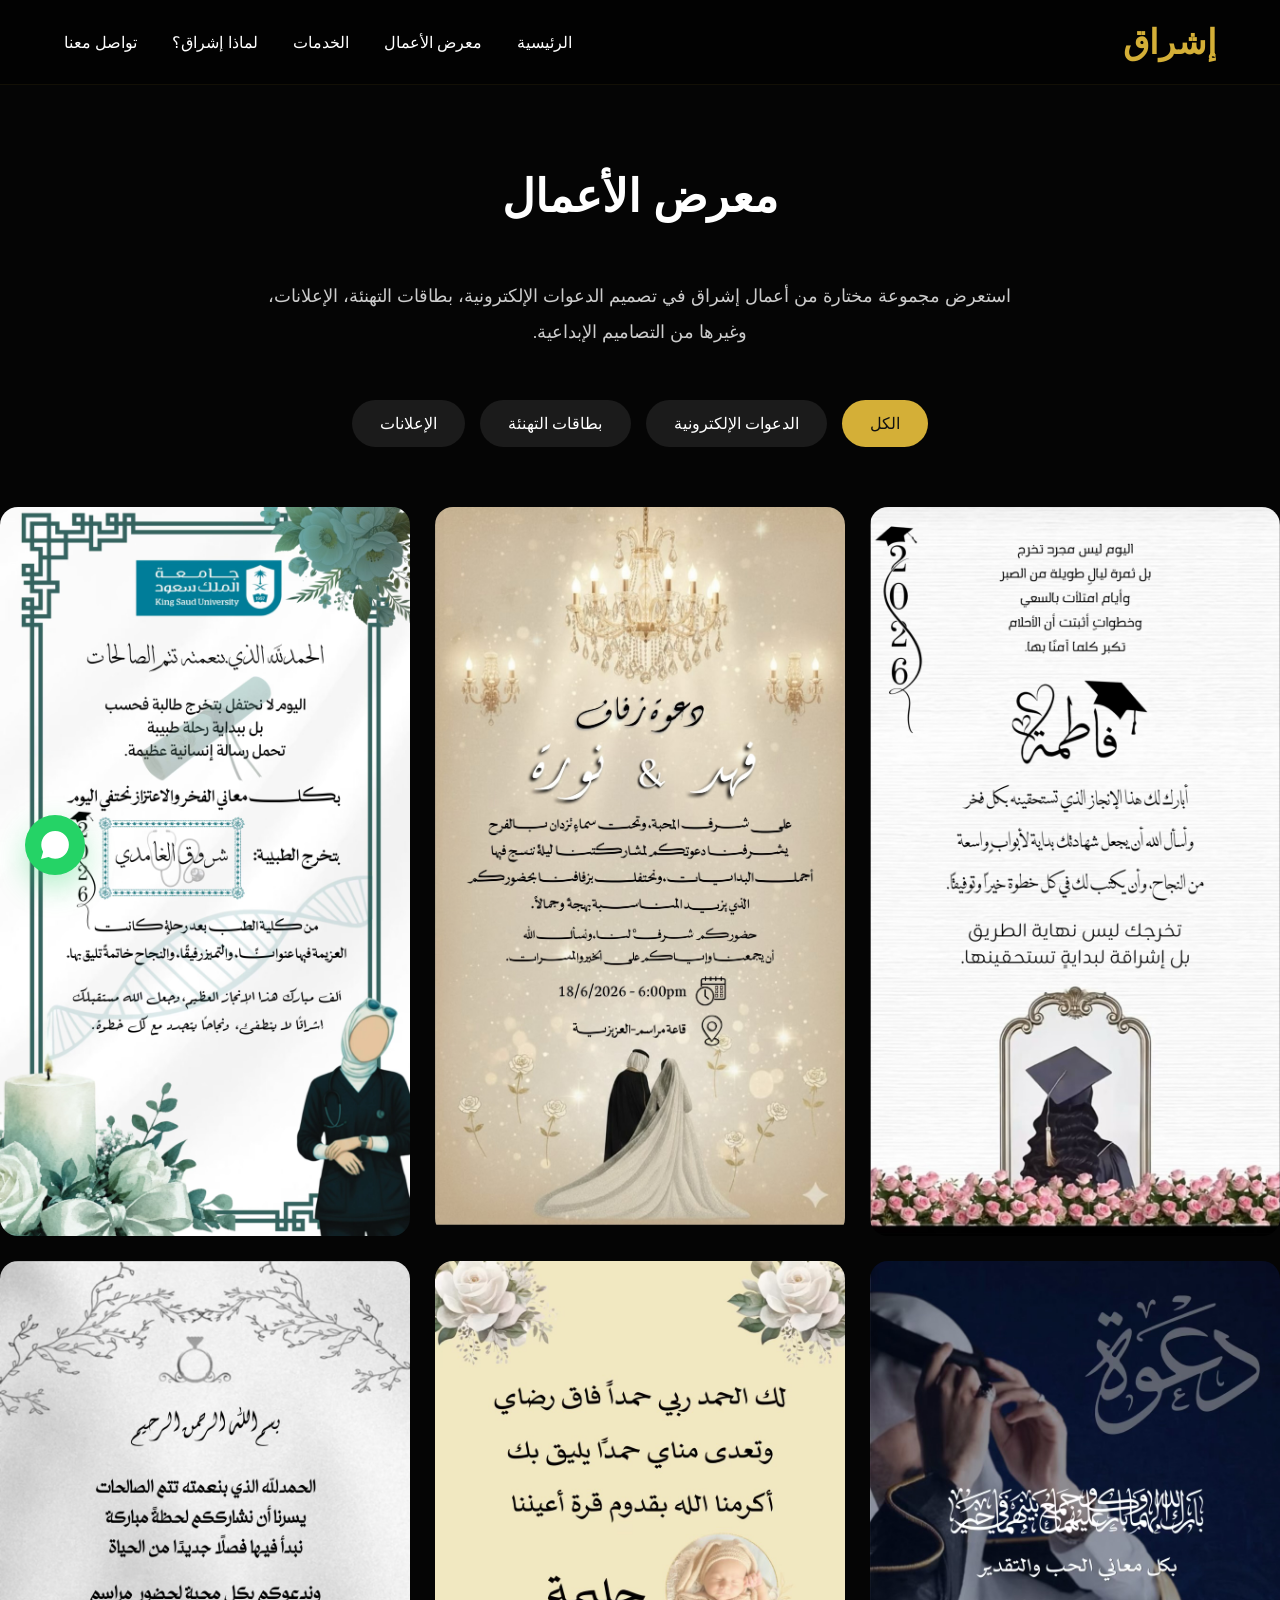
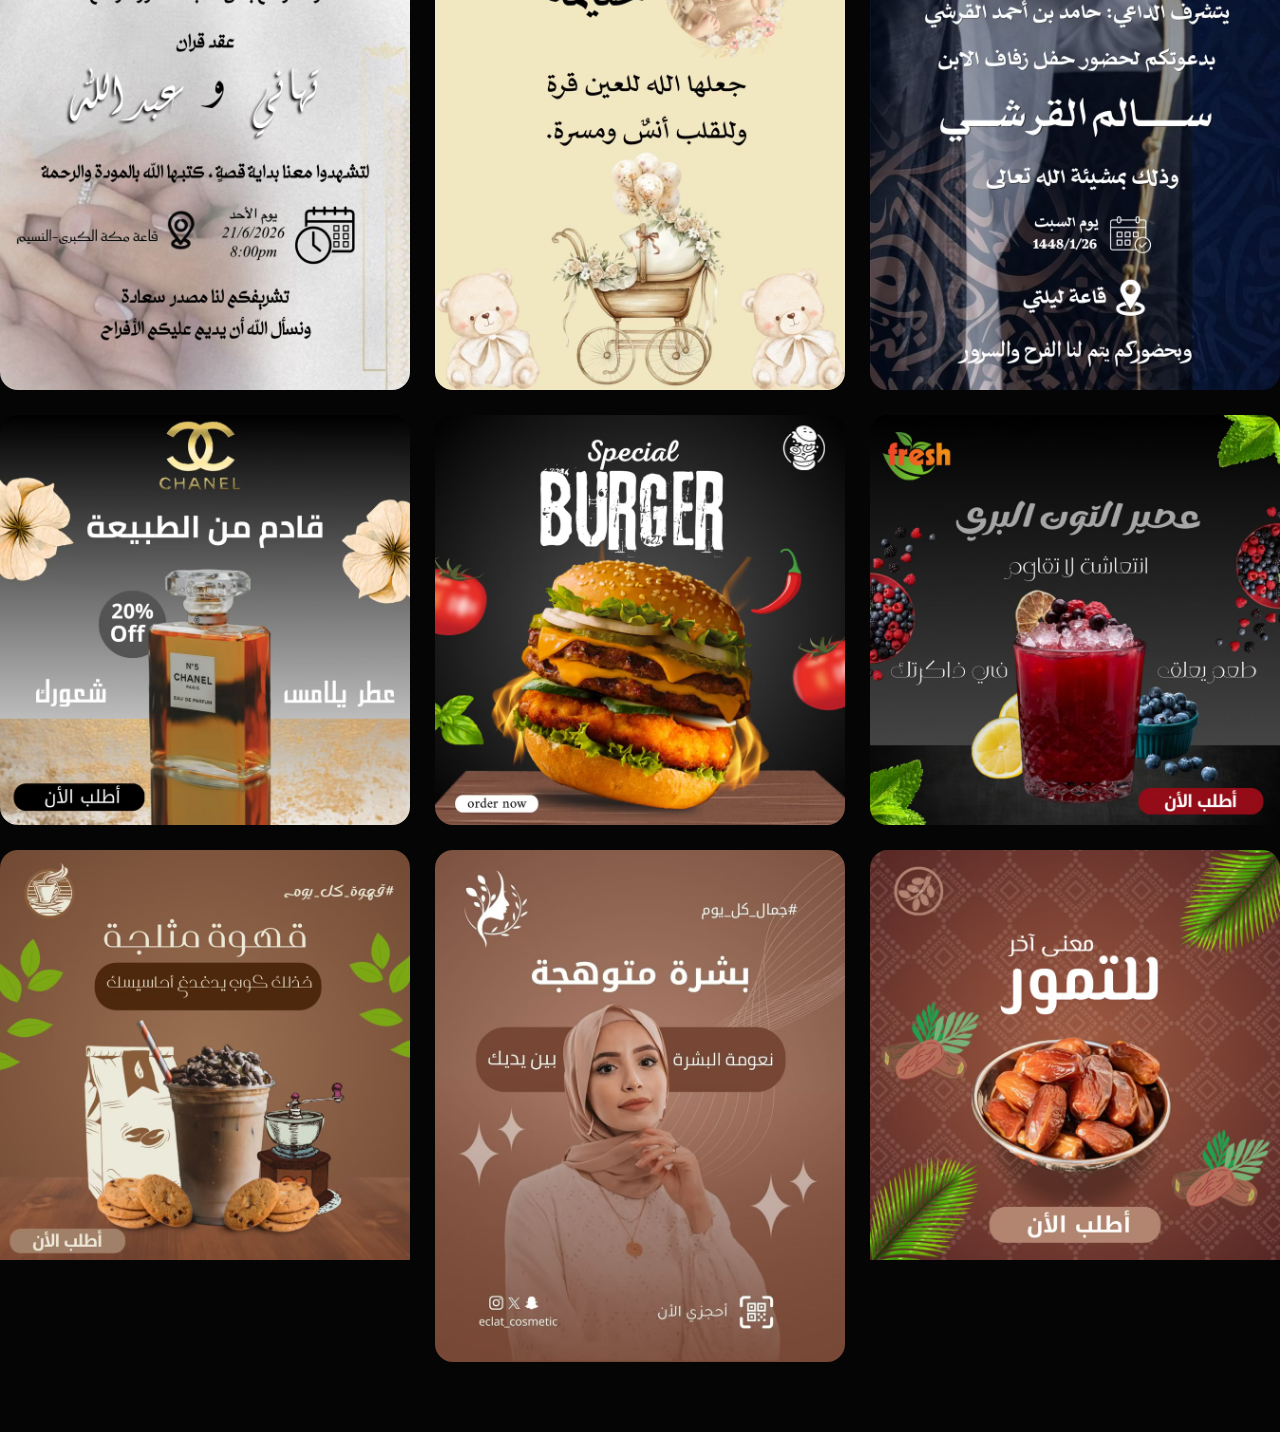
==== portfolio.html @ 8b8490a9 "update website 45" ====
<!DOCTYPE html>

<html lang="ar" dir="rtl">

<head>

<meta charset="UTF-8">

<meta name="viewport" content="width=device-width, initial-scale=1.0">

<title>معرض الأعمال | إشراق</title>

<link rel="stylesheet" href="style.css">
<!-- SEO -->
<title>معرض أعمال إشراق | تصاميم ودعوات إلكترونية</title>

<meta name="description" content="معرض أعمال إشراق يضم نماذج من تصميم الدعوات الإلكترونية، بطاقات التهنئة، التصاميم الإعلانية والمشاريع الإبداعية.">

<meta name="keywords" content="معرض أعمال, إشراق, تصاميم إبداعية, دعوات إلكترونية, بطاقات تهنئة, تصميم إعلانات">

<meta name="author" content="إشراق">

<meta name="robots" content="index, follow">

<meta name="language" content="ar">

<meta name="viewport" content="width=device-width, initial-scale=1.0">


<!-- Open Graph -->
<meta property="og:title" content="معرض أعمال إشراق | تصاميم إبداعية">

<meta property="og:description" content="شاهد نماذج من أعمال إشراق في تصميم الدعوات الإلكترونية والتصاميم المختلفة.">

<meta property="og:type" content="website">
</head>

<body>

<header>

<div class="container">

<nav>

<div class="logo">
إشراق
</div>

<div class="menu-toggle" id="menuToggle">

<span></span>
<span></span>
<span></span>

</div>

<ul id="navMenu">

<li><a href="index.html">الرئيسية</a></li>

<li><a href="portfolio.html">معرض الأعمال</a></li>

<li><a href="index.html#services">الخدمات</a></li>

<li><a href="index.html#about">لماذا إشراق؟</a></li>

<li><a href="index.html#contact">تواصل معنا</a></li>

</ul>

</nav>

</div>

</header>

<section class="portfolio-page">

<div class="container">

<h1 class="section-title">

معرض الأعمال

</h1>

<p class="portfolio-description">

استعرض مجموعة مختارة من أعمال إشراق في تصميم الدعوات الإلكترونية، بطاقات التهنئة، الإعلانات، وغيرها من التصاميم الإبداعية.

</p>
    <div class="portfolio-filters">

<button class="active" data-filter="all">
الكل
</button>

<button data-filter="invitations">
الدعوات الإلكترونية
</button>

<button data-filter="greeting-cards">
بطاقات التهنئة
</button>

<button data-filter="advertisements">
الإعلانات
</button>

</div>
</div>
    <div class="portfolio-gallery">

<div class="gallery-item" data-category="greeting-cards">
<img src="assets/images/greeting-cards/greeting-card-01.jpeg" alt="بطاقة تهنئة">
</div>

<div class="gallery-item" data-category="invitations">
<img src="assets/images/invitations/wedding-invitation-01.jpeg" alt="دعوة إلكترونية">
</div>

<div class="gallery-item" data-category="greeting-cards">
<img src="assets/images/greeting-cards/greeting-card-02.jpeg" alt="بطاقة تهنئة">
</div>

<div class="gallery-item" data-category="invitations">
<img src="assets/images/invitations/wedding-invitation-02.jpeg" alt="دعوة إلكترونية">
</div>

<div class="gallery-item" data-category="greeting-cards">
<img src="assets/images/greeting-cards/greeting-card-03.jpeg" alt="بطاقة تهنئة">
</div>

<div class="gallery-item" data-category="invitations">
<img src="assets/images/invitations/wedding-invitation-03.jpeg" alt="دعوة إلكترونية">
</div>

<div class="gallery-item" data-category="advertisements">
<img src="assets/images/advertisements/advertisements-01.jpeg" alt="إعلان">
</div>

<div class="gallery-item" data-category="advertisements">
<img src="assets/images/advertisements/advertisements-02.jpeg" alt="إعلان">
</div>

<div class="gallery-item" data-category="advertisements">
<img src="assets/images/advertisements/advertisements-03.jpeg" alt="إعلان">
</div>

<div class="gallery-item" data-category="advertisements">
<img src="assets/images/advertisements/advertisements-04.jpeg" alt="إعلان">
</div>

<div class="gallery-item" data-category="advertisements">
<img src="assets/images/advertisements/advertisements-05.jpeg" alt="إعلان">
</div>

<div class="gallery-item" data-category="advertisements">
<img src="assets/images/advertisements/advertisements-06.jpeg" alt="إعلان">
</div>

</div>
</section>

<script src="script.js"></script>
    <a href="https://wa.me/966571805466"
   class="whatsapp-float"
   target="_blank"
   aria-label="WhatsApp">

    <svg xmlns="http://www.w3.org/2000/svg"
         width="28"
         height="28"
         viewBox="0 0 24 24"
         fill="currentColor">

        <path d="M20.52 3.48A11.79 11.79 0 0012.06 0C5.54 0 .24 5.29.24 11.82c0 2.08.54 4.12 1.58 5.93L0 24l6.43-1.68a11.8 11.8 0 005.63 1.43h.01c6.52 0 11.82-5.29 11.82-11.82a11.73 11.73 0 00-3.37-8.45z"/>
    </svg>

</a>
</body>


</html>
---- style.css ----
/* ===========================
   ISHRAQ WEBSITE
=========================== */

*{
margin:0;
padding:0;
box-sizing:border-box;
}

:root{

--gold:#D4AF37;
--navy:#081523;
--dark:#050505;
--white:#ffffff;
--gray:#bdbdbd;

}

html{
scroll-behavior:smooth;
}

body{

font-family:"Tajawal",sans-serif;
background:#050505;
color:white;
overflow-x:hidden;

}

.container{

width:90%;
max-width:1200px;
margin:auto;

}

/* Header */

header{

position:fixed;
top:0;
right:0;
width:100%;
z-index:999;

background:rgba(7,7,7,.55);

backdrop-filter:blur(18px);

border-bottom:1px solid rgba(212,175,55,.08);

transition:.35s ease;

}

nav{

display:flex;
justify-content:space-between;
align-items:center;

padding:22px 0;

}

.logo{

font-size:34px;
font-weight:800;

color:var(--gold);

letter-spacing:.5px;

transition:.3s;

}

.logo:hover{

opacity:.85;

}

nav ul{

display:flex;
gap:35px;
list-style:none;

}

nav a{

position:relative;

color:#ffffff;

text-decoration:none;

font-weight:500;

transition:.3s;

}

nav a:hover{

color:var(--gold);

}
nav a::after{

content:"";

position:absolute;

right:0;
bottom:-8px;

width:0;

height:2px;

background:var(--gold);

transition:.3s;

}

nav a:hover::after{

width:100%;

}

/* Hero */

.hero{

position:relative;

height:100vh;

background:
linear-gradient(
rgba(5,5,5,.65),
rgba(5,5,5,.88)
),
url("assets/images/hero.jpeg");

background-size:cover;
background-position:center;
background-repeat:no-repeat;

display:flex;
align-items:center;

overflow:hidden;

}

.hero-content{

max-width:650px;
position:relative;
z-index:2;
animation:heroFade .9s ease;

}


@keyframes heroFade{

from{
opacity:0;
transform:translateY(40px);
}

to{
opacity:1;
transform:translateY(0);
}

}

.hero h1{

font-size:72px;
line-height:1.2;

margin-bottom:20px;

font-weight:800;

color:#ffffff;

text-shadow:0 5px 25px rgba(0,0,0,.35);

}

.hero p{

font-size:21px;
line-height:2;
color:#dddddd;

margin-bottom:40px;

}

.btn{

display:inline-block;

padding:16px 40px;

border-radius:50px;

background:var(--gold);

color:#111;

font-weight:700;

text-decoration:none;

transition:.35s;

}

.btn:hover{

transform:translateY(-5px);

box-shadow:0 20px 40px rgba(212,175,55,.35);

}

section{

padding:110px 0;

}

.section-title{

text-align:center;

font-size:45px;

margin-bottom:55px;

}
/* ===========================
   Services
=========================== */

.services{

display:grid;
grid-template-columns:repeat(auto-fit,minmax(260px,1fr));
gap:30px;

}

.card{

background:#0d0d0d;
border:1px solid rgba(212,175,55,.15);

border-radius:22px;

padding:35px 30px;

transition:.35s;

}

.card:hover{

transform:translateY(-10px);

border-color:var(--gold);

box-shadow:0 20px 45px rgba(212,175,55,.12);

}

.card h3{

font-size:26px;
margin-bottom:18px;
color:var(--gold);

}

.card p{

color:#cfcfcf;
line-height:1.9;

}


/* ===========================
   Portfolio
=========================== */

.gallery{

display:grid;

grid-template-columns:repeat(auto-fit,minmax(300px,1fr));

gap:25px;

}

.gallery img{

width:100%;

display:block;

border-radius:22px;

cursor:pointer;

transition:.35s;

}

.gallery img:hover{

transform:scale(1.03);

}


/* ===========================
   About
=========================== */

.features{

display:grid;

grid-template-columns:repeat(auto-fit,minmax(260px,1fr));

gap:30px;

}

.feature{

background:#0d0d0d;

padding:35px;

border-radius:22px;

border:1px solid rgba(255,255,255,.05);

}

.feature h3{

color:var(--gold);

margin-bottom:15px;

font-size:25px;

}

.feature p{

line-height:1.9;

color:#d3d3d3;

}


/* ===========================
   Contact
=========================== */

#contact{

text-align:center;

}

#contact p{

font-size:20px;

margin-bottom:35px;

color:#dddddd;

}


/* ===========================
   Footer
=========================== */

footer{

padding:35px;

text-align:center;

background:#000;

color:#888;

}


/* ===========================
   Mobile
=========================== */
/* Hamburger Menu */

.menu-toggle{
display:none;
flex-direction:column;
gap:6px;
cursor:pointer;
}

.menu-toggle span{
width:28px;
height:3px;
background:#fff;
border-radius:5px;
transition:.3s;
}
@media(max-width:768px){

.menu-toggle{
display:flex;
}

nav{
padding:20px 0;
}

nav ul{

position:absolute;
top:85px;
right:0;

width:100%;

background:#081523;

display:none;

flex-direction:column;

text-align:center;

padding:25px 0;

gap:25px;

}

nav ul.active{
display:flex;
}

.hero{
text-align:center;
}

.hero h1{
font-size:42px;
}

.hero p{
font-size:18px;
}

.section-title{
font-size:34px;
}

}

.btn{

padding:15px 32px;

}

}
/* ===== Lightbox ===== */

.lightbox{

position:fixed;
top:0;
left:0;

width:100%;
height:100%;

background:rgba(0,0,0,.92);

display:flex;

justify-content:center;
align-items:center;

opacity:0;
visibility:hidden;

transition:.35s;

z-index:9999;

}

.lightbox.active{

opacity:1;
visibility:visible;

}

.lightbox img{

max-width:90%;
max-height:90%;

border-radius:18px;

box-shadow:0 20px 60px rgba(0,0,0,.5);

animation:zoom .35s ease;

}

.close-lightbox{

position:absolute;

top:30px;
right:35px;

font-size:42px;

color:#fff;

cursor:pointer;

}

@keyframes zoom{

from{

transform:scale(.8);
opacity:0;

}

to{

transform:scale(1);
opacity:1;

}

}
/* ===== WhatsApp Floating Button ===== */

.whatsapp-float{

position:fixed;

bottom:25px;
left:25px;

width:60px;
height:60px;

background:#25D366;
color:#fff;

border-radius:50%;

display:flex;
align-items:center;
justify-content:center;

text-decoration:none;

box-shadow:0 12px 30px rgba(37,211,102,.35);

transition:.3s ease;

z-index:999;

}

.whatsapp-float:hover{

transform:translateY(-5px) scale(1.08);

box-shadow:0 18px 35px rgba(37,211,102,.45);

}
/* ===== Social Icons ===== */

#contact{

text-align:center;

}

#contact p{

max-width:650px;

margin:20px auto 45px;

color:#cfcfcf;

font-size:18px;

line-height:1.9;

}

.social-icons{

display:flex;

justify-content:center;

align-items:center;

gap:24px;

flex-wrap:wrap;

}

.social-icons a{

width:70px;
height:70px;

display:flex;

align-items:center;
justify-content:center;

border:2px solid rgba(212,175,55,.25);

border-radius:50%;

background:rgba(255,255,255,.03);

color:var(--gold);

font-size:30px;

text-decoration:none;

transition:.35s ease;

}

.social-icons a:hover{

transform:translateY(-8px);

background:var(--gold);

color:#111;

box-shadow:0 18px 35px rgba(212,175,55,.35);

border-color:var(--gold);

}
/* ===== Services ===== */

.card{

background:rgba(255,255,255,.03);

backdrop-filter:blur(10px);

border:1px solid rgba(212,175,55,.15);

border-radius:20px;

padding:40px 30px;

transition:.35s ease;

text-align:center;

}

.card:hover{

transform:translateY(-10px);

border-color:var(--gold);

box-shadow:0 18px 40px rgba(212,175,55,.18);

}

.card-icon{

font-size:42px;

color:var(--gold);

margin-bottom:22px;

transition:.35s;

}

.card:hover .card-icon{

transform:scale(1.15) rotate(-8deg);

}

.card h3{

margin-bottom:15px;

font-size:24px;

}

.card p{

line-height:1.9;

color:#d6d6d6;

}
/* ===== Footer ===== */

footer{

margin-top:100px;

padding:60px 20px;

background:#070707;

border-top:1px solid rgba(212,175,55,.15);

text-align:center;

}

.footer-content{

max-width:700px;

margin:auto;

}

.footer-content h3{

font-size:34px;

color:var(--gold);

margin-bottom:18px;

}

.footer-text{

color:#cfcfcf;

font-size:18px;

line-height:1.9;

margin-bottom:30px;

}

.copyright{

font-size:15px;

color:#8b8b8b;

}
.portfolio-page{

padding-top:170px;
padding-bottom:70px;

}

.portfolio-description{

max-width:750px;

margin:20px auto 0;

text-align:center;

line-height:2;

color:#cccccc;

font-size:18px;

}
.portfolio-filters{

display:flex;

justify-content:center;

gap:15px;

flex-wrap:wrap;

margin-top:50px;

}

.portfolio-filters button{

padding:14px 28px;

border:none;

border-radius:50px;

background:#1b1b1b;

color:white;

font-size:16px;

cursor:pointer;

transition:.3s;

}

.portfolio-filters button:hover{

background:var(--gold);

color:#111;

}

.portfolio-filters button.active{

background:var(--gold);

color:#111;

}
.portfolio-gallery{

display:grid;

grid-template-columns:repeat(auto-fit,minmax(320px,1fr));

gap:25px;

margin-top:60px;

}

.gallery-item{

overflow:hidden;

border-radius:18px;

cursor:pointer;

transition:.35s;

}

.gallery-item img{

width:100%;

display:block;

transition:.45s;

}

.gallery-item:hover{

transform:translateY(-8px);

}

.gallery-item:hover img{

transform:scale(1.08);

}
.portfolio-button{

display:flex;

justify-content:center;

margin-top:60px;

}
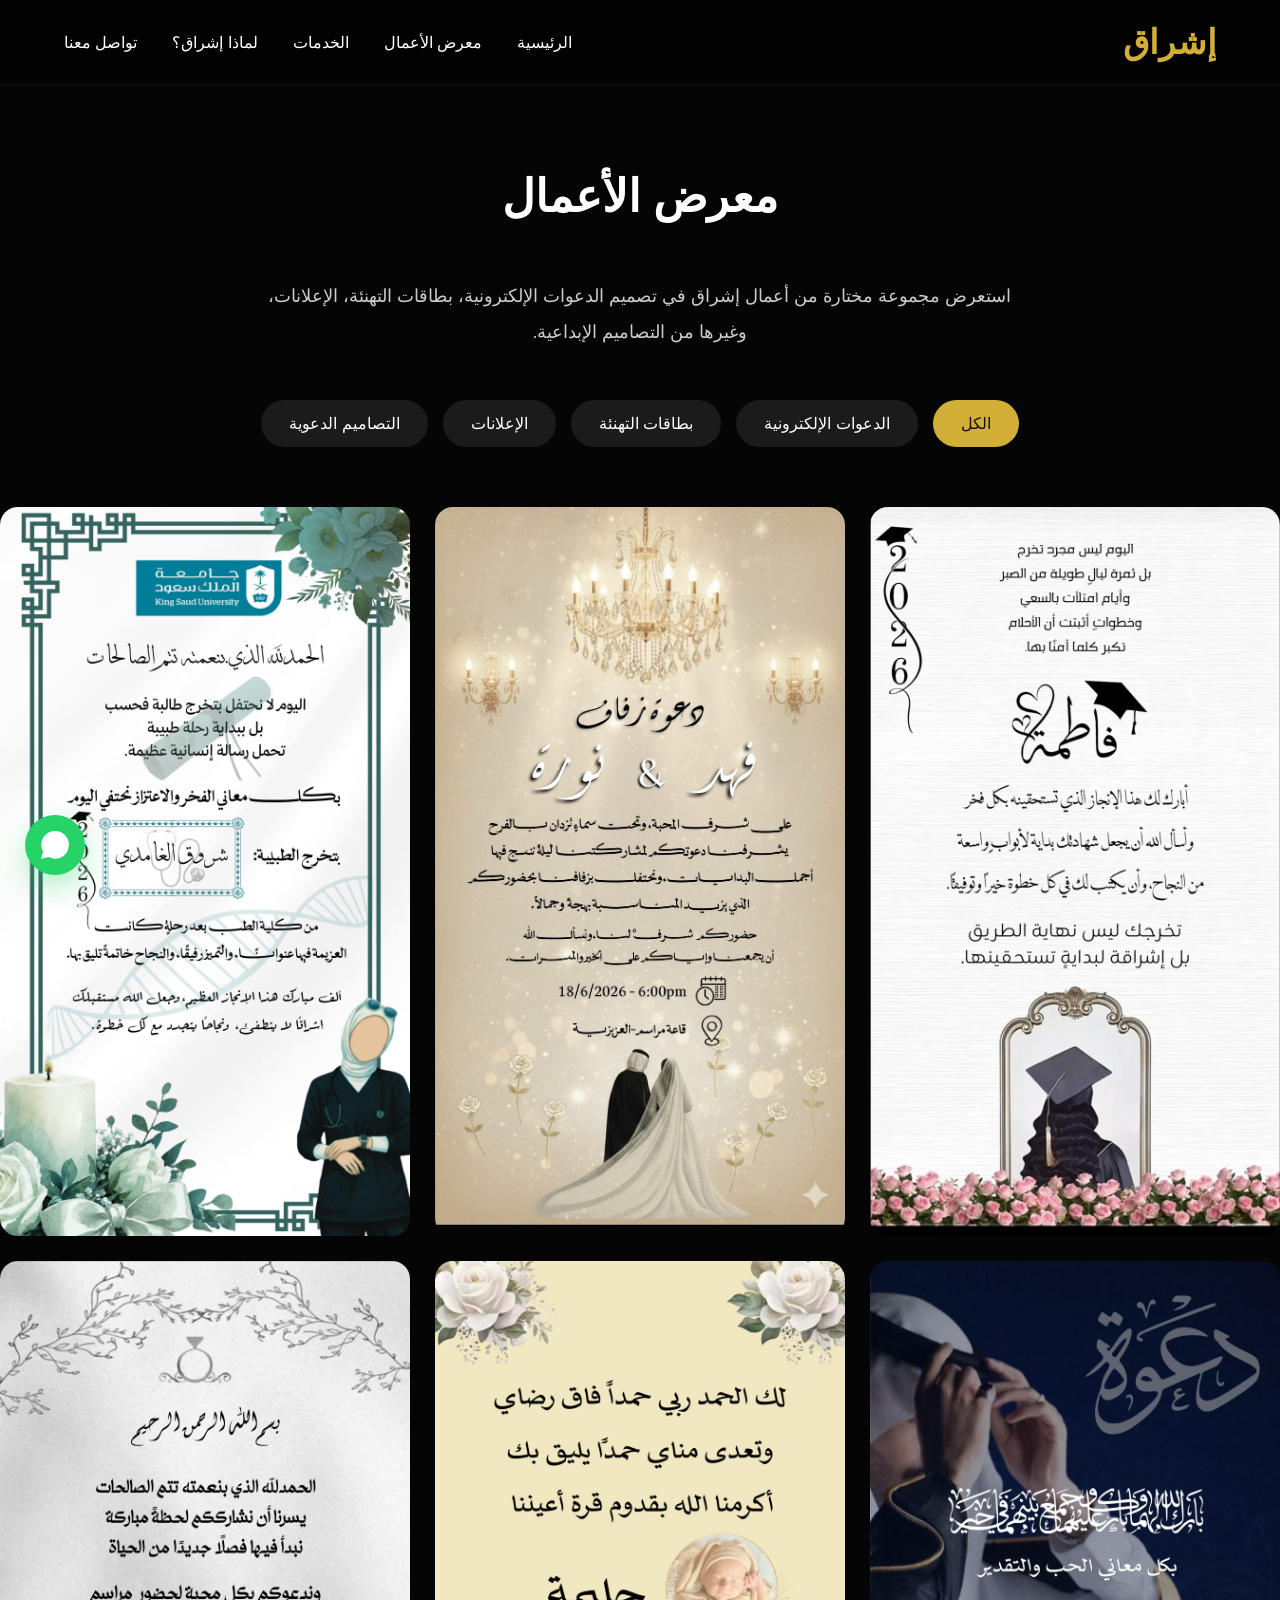
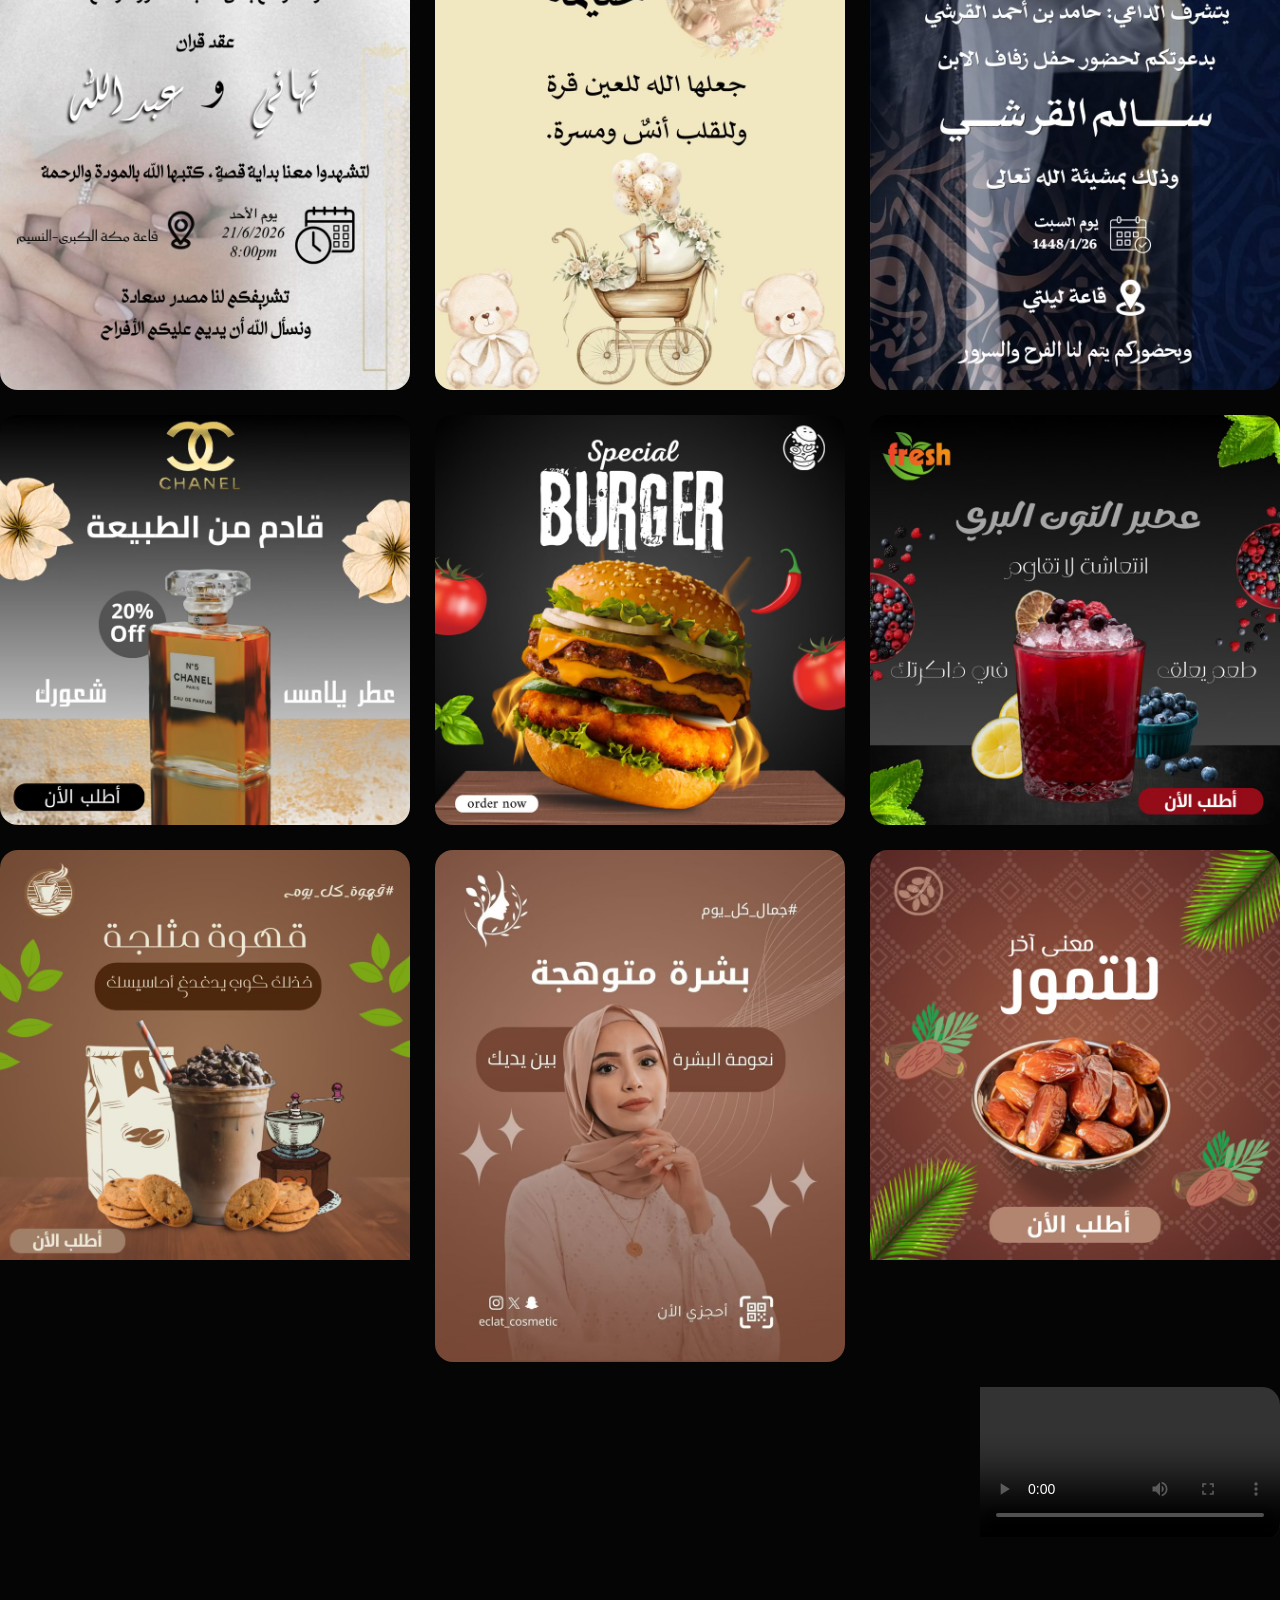
==== commit d88ae8f3: "Add Islamic video to portfolio" ====
--- a/portfolio.html
+++ b/portfolio.html
@@ -107,7 +107,9 @@
 <button data-filter="advertisements">
 الإعلانات
 </button>
-
+<button data-filter="islamic-videos">
+التصاميم الدعوية
+</button>
 </div>
 </div>
     <div class="portfolio-gallery">
@@ -159,7 +161,12 @@
 <div class="gallery-item" data-category="advertisements">
 <img src="assets/images/advertisements/advertisements-06.jpeg" alt="إعلان">
 </div>
-
+<div class="gallery-item" data-category="islamic-videos">
+    <video controls preload="metadata">
+        <source src="assets/videos/islamic-video.mp4" type="video/mp4">
+        متصفحك لا يدعم تشغيل الفيديو.
+    </video>
+</div>
 </div>
 </section>
 
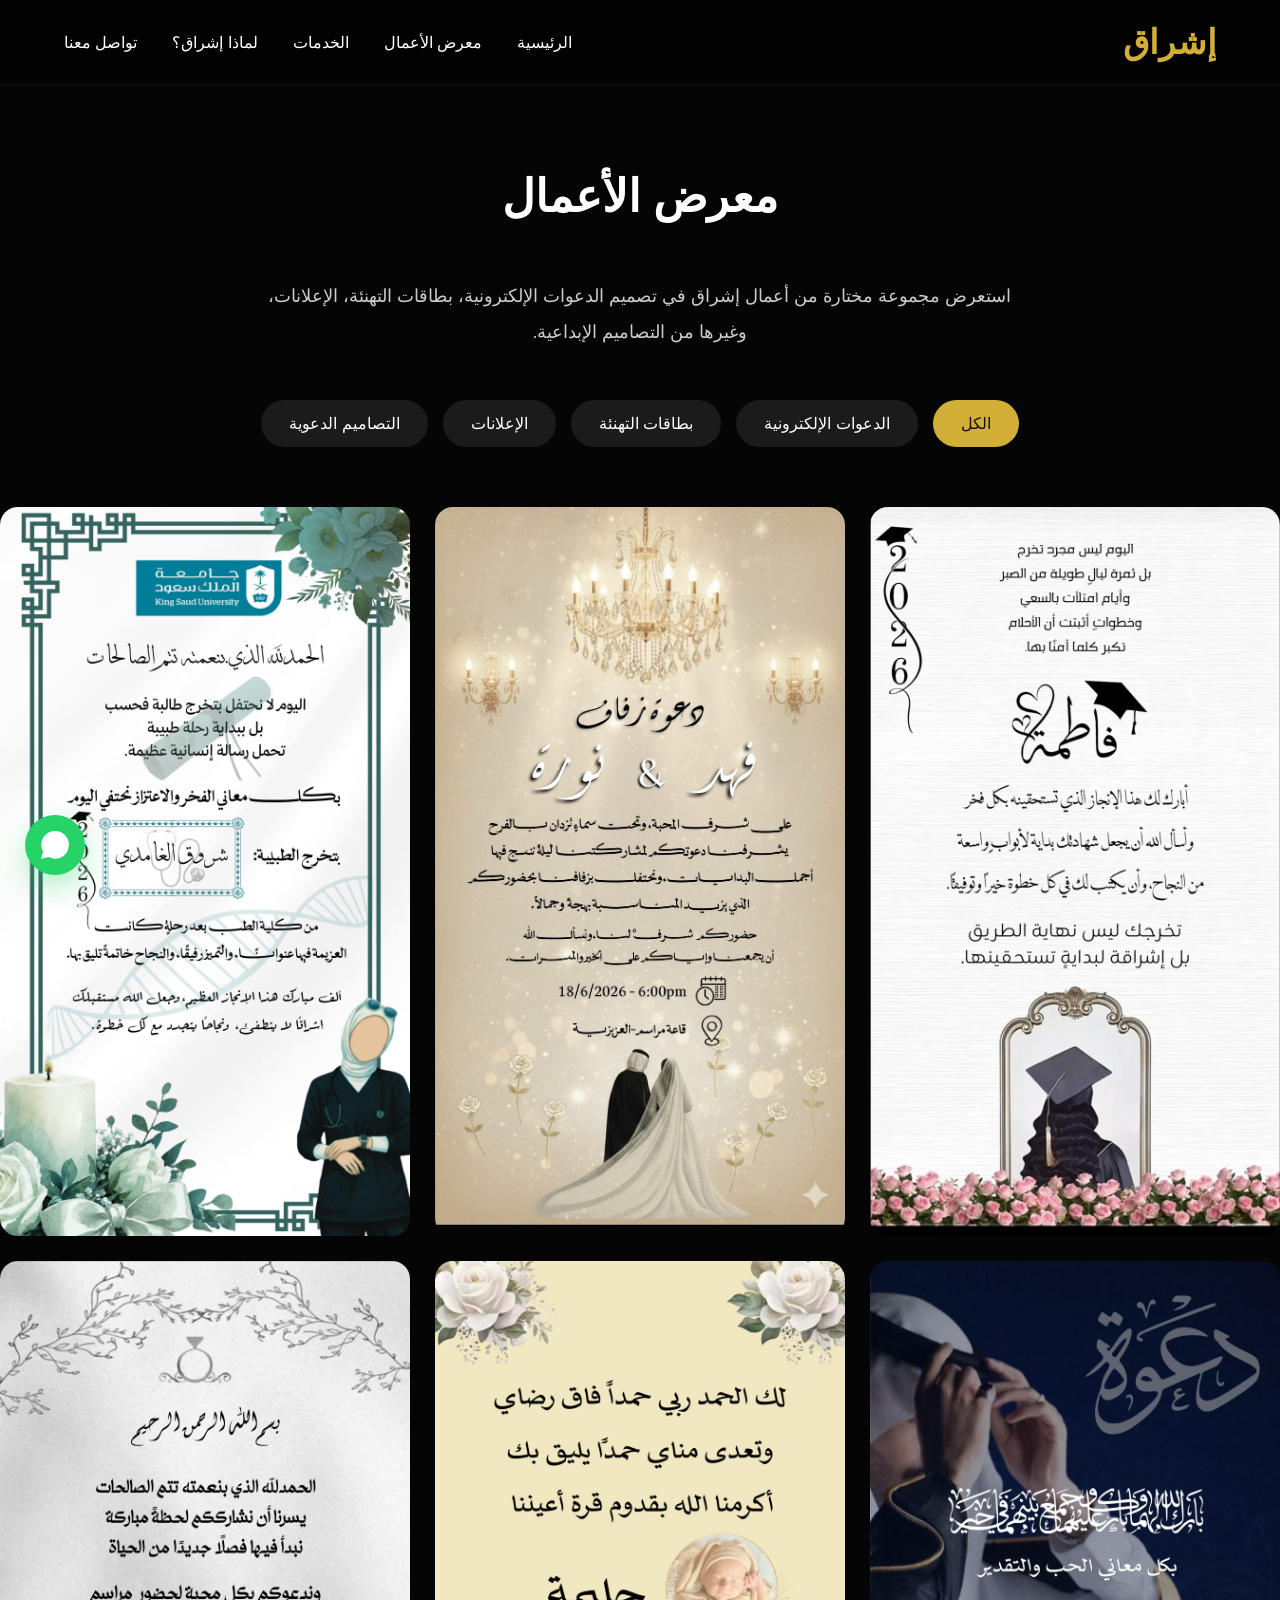
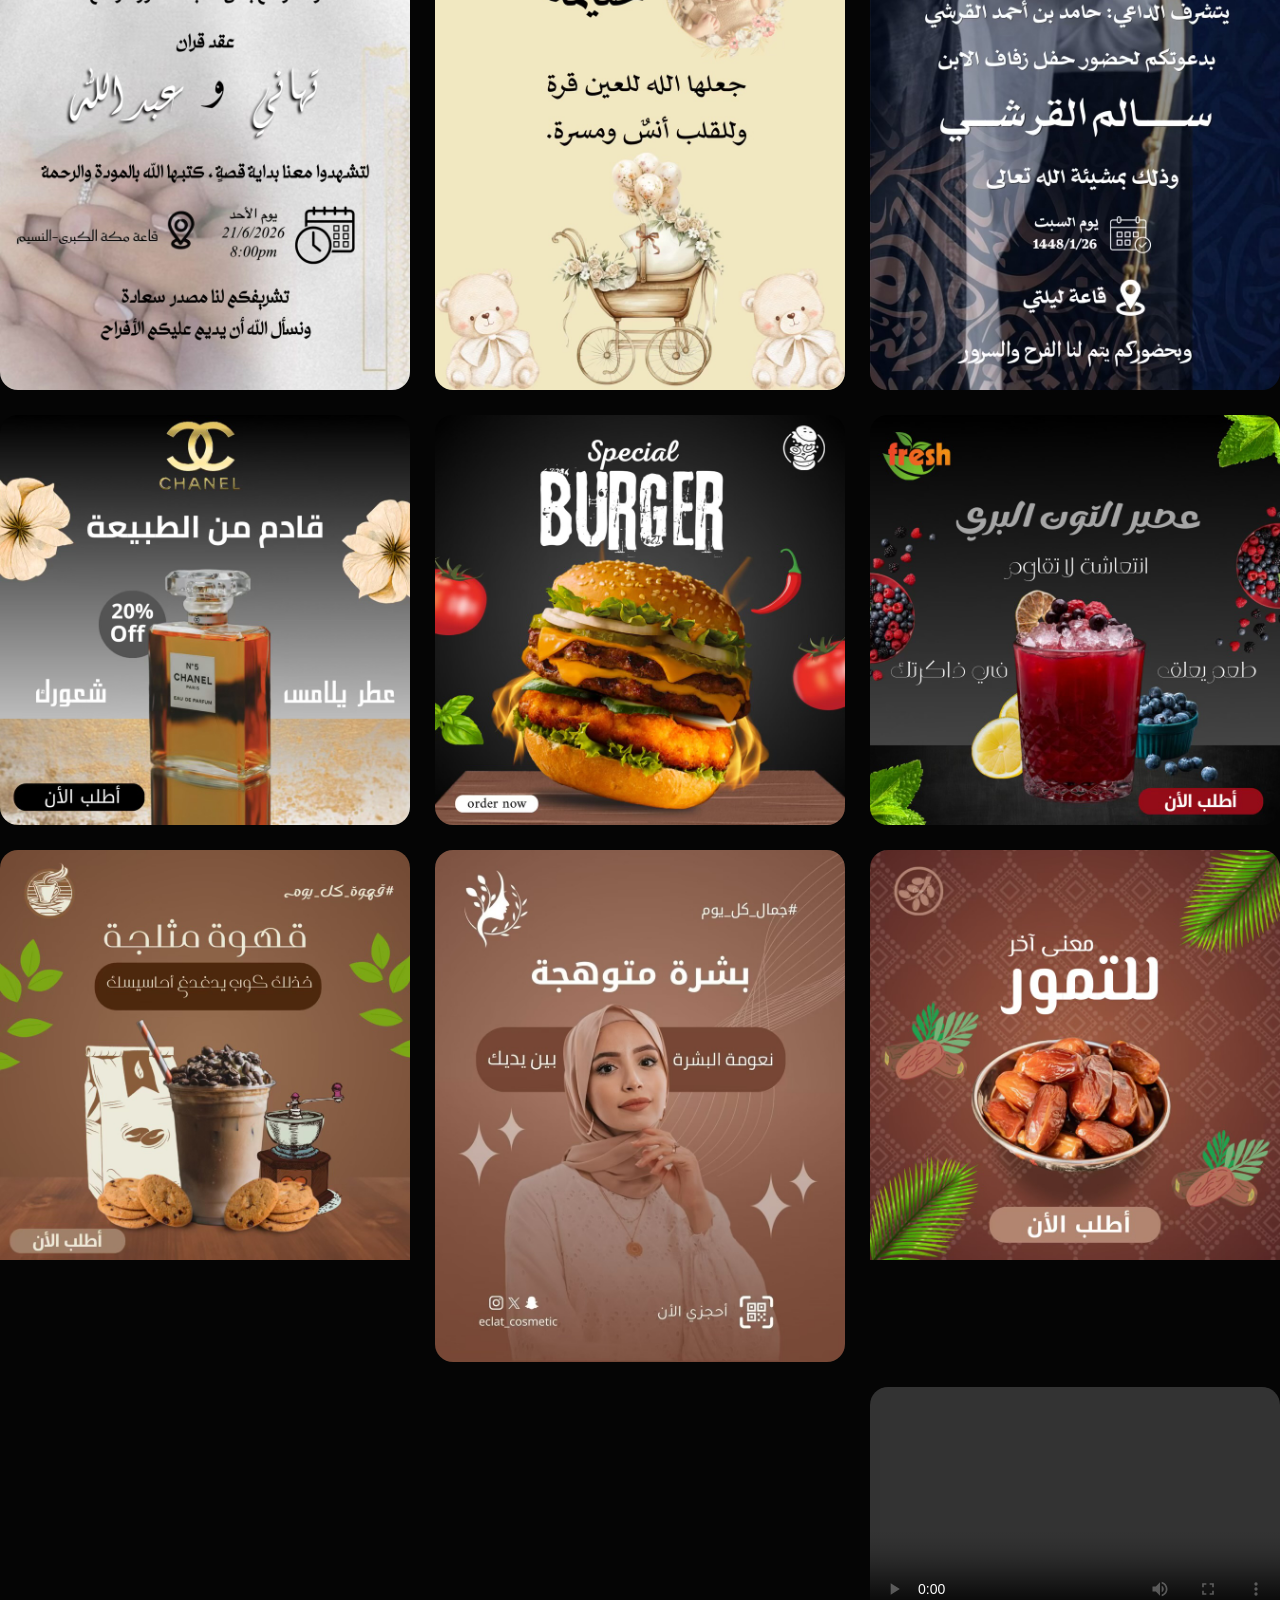
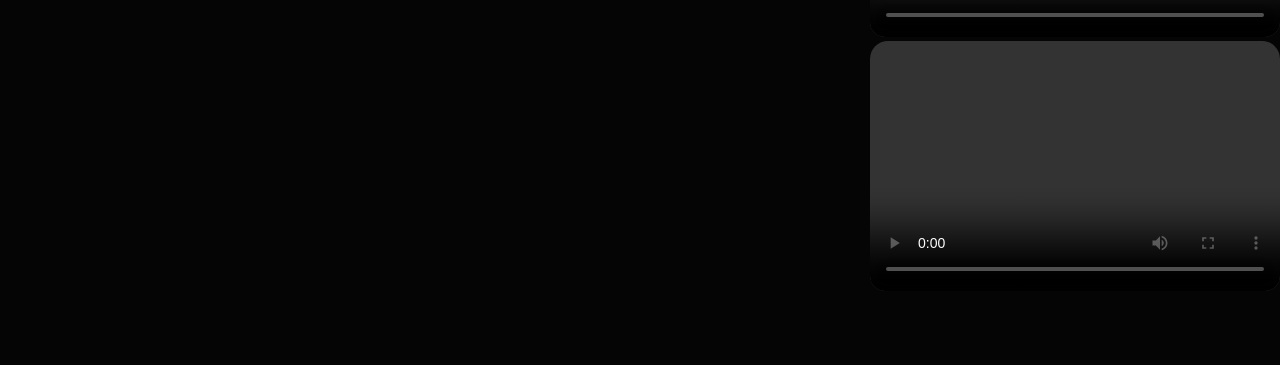
==== commit f644ab4e: "Add wedding video to portfolio" ====
--- a/portfolio.html
+++ b/portfolio.html
@@ -166,6 +166,12 @@
         <source src="assets/videos/islamic-video.mp4" type="video/mp4">
         متصفحك لا يدعم تشغيل الفيديو.
     </video>
+<div class="gallery-item" data-category="invitations">
+    <video controls preload="metadata">
+        <source src="assets/videos/wedding-video.mp4" type="video/mp4">
+        متصفحك لا يدعم تشغيل الفيديو.
+    </video>
+</div>
 </div>
 </div>
 </section>
--- a/style.css
+++ b/style.css
@@ -939,4 +939,10 @@
 
 margin-top:60px;
 
+}
+.gallery-item video {
+    width: 100%;
+    height: 250px;
+    object-fit: cover;
+    border-radius: 15px;
 }
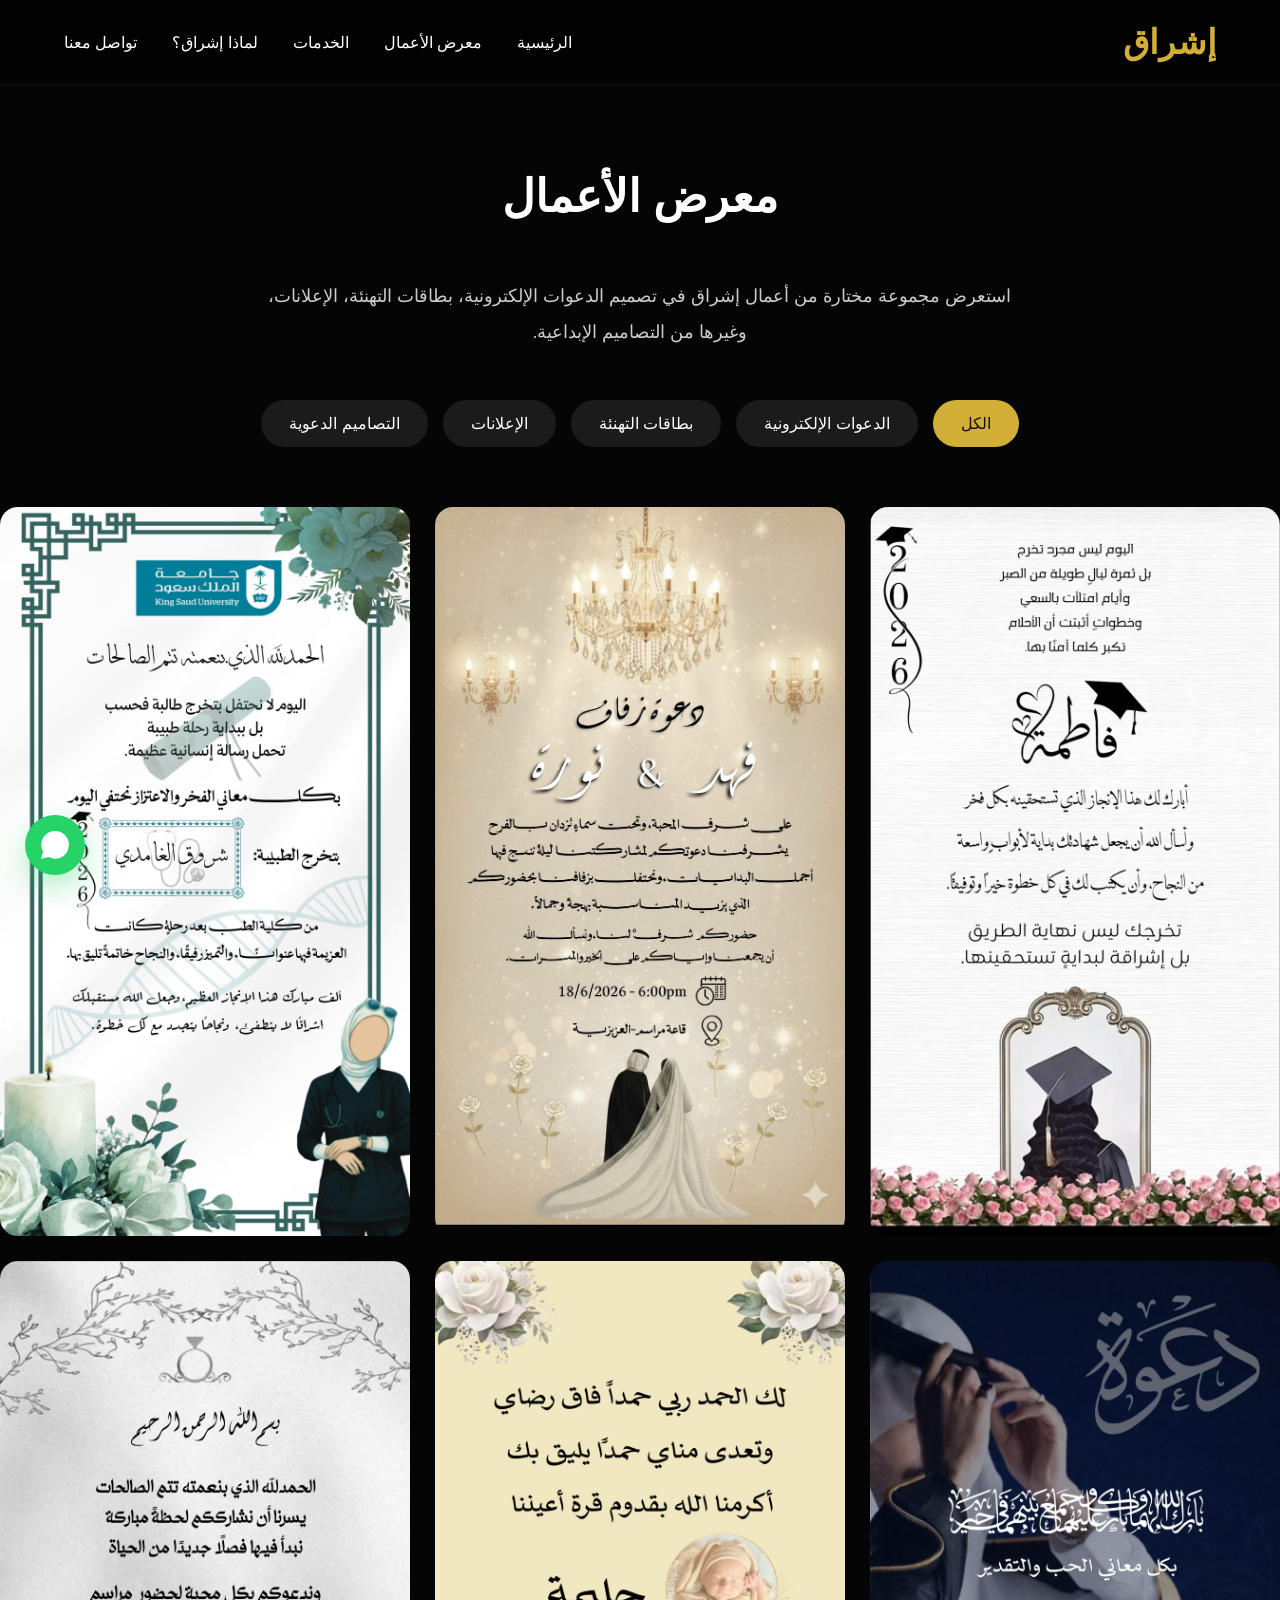
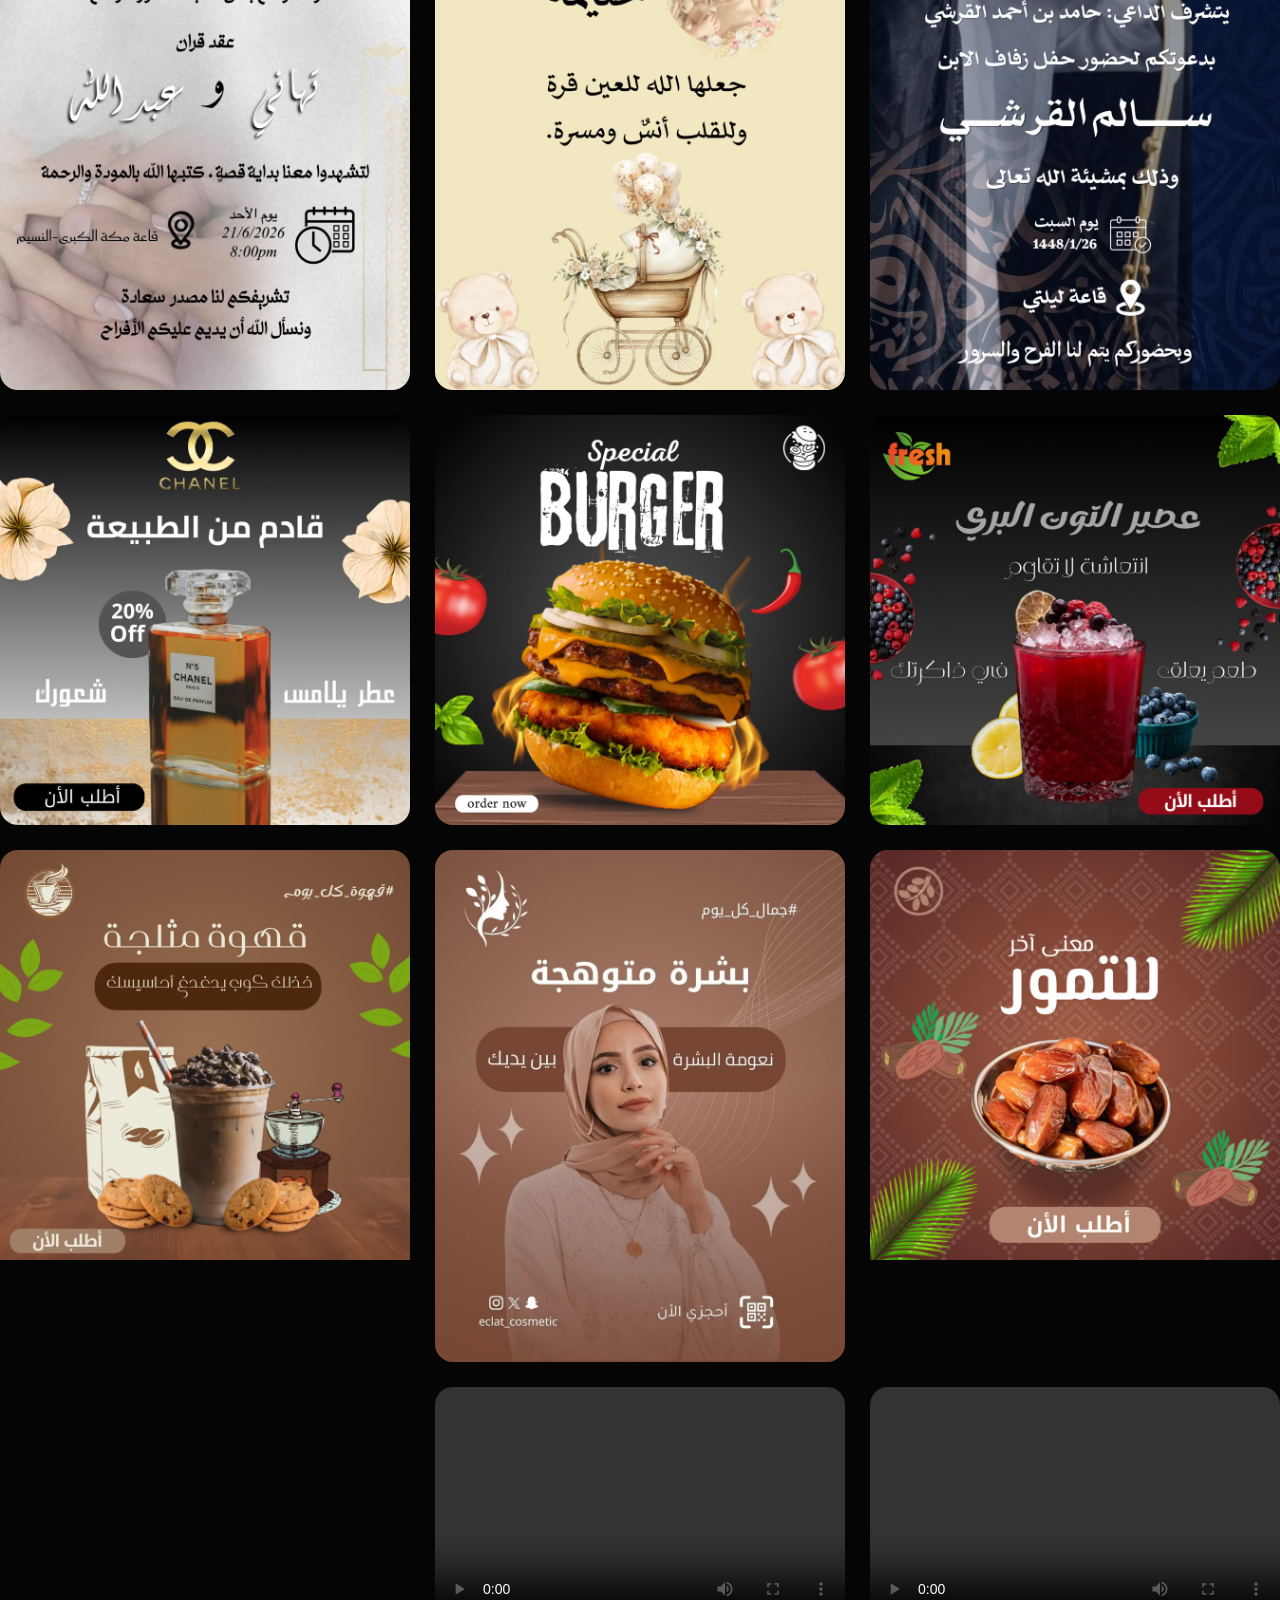
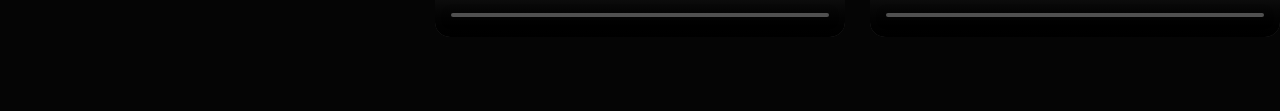
==== commit 49cab3eb: "update portfolio 33" ====
--- a/portfolio.html
+++ b/portfolio.html
@@ -166,6 +166,7 @@
         <source src="assets/videos/islamic-video.mp4" type="video/mp4">
         متصفحك لا يدعم تشغيل الفيديو.
     </video>
+ </div>
 <div class="gallery-item" data-category="invitations">
     <video controls preload="metadata">
         <source src="assets/videos/wedding-video.mp4" type="video/mp4">
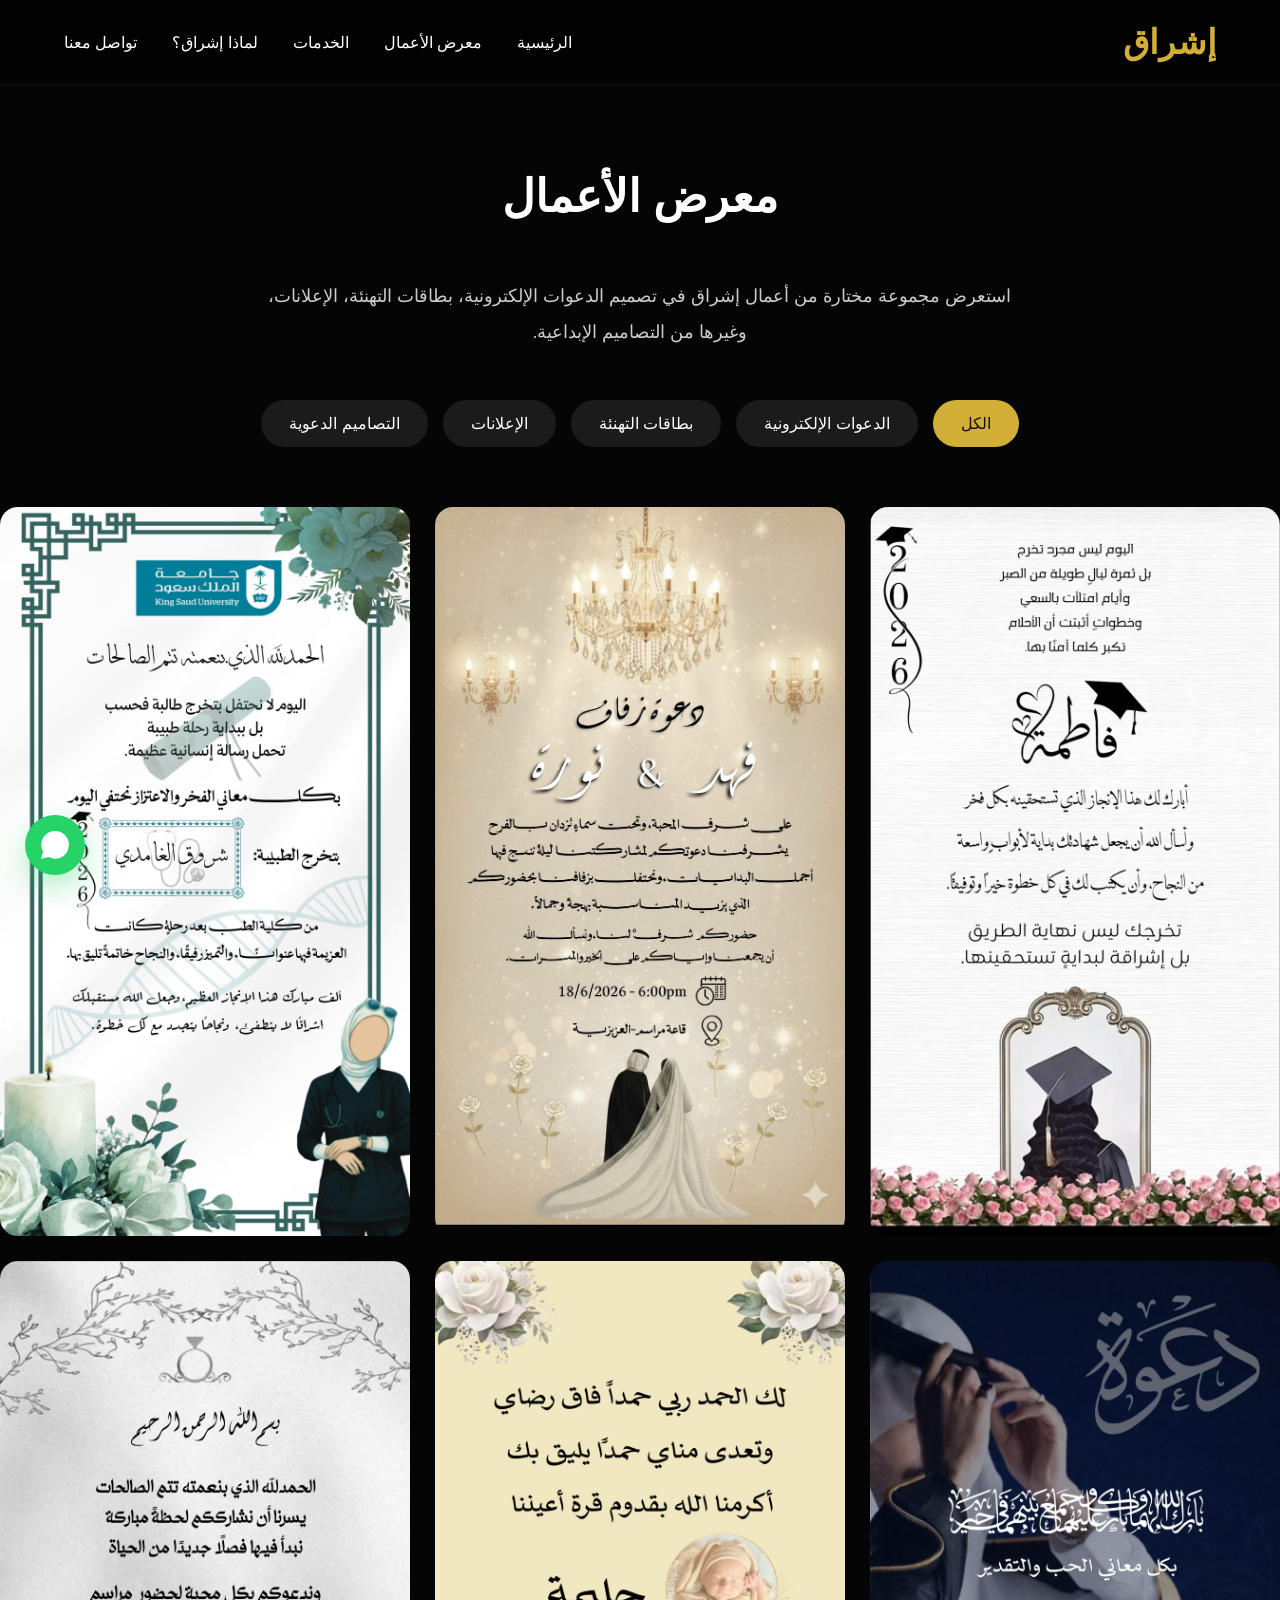
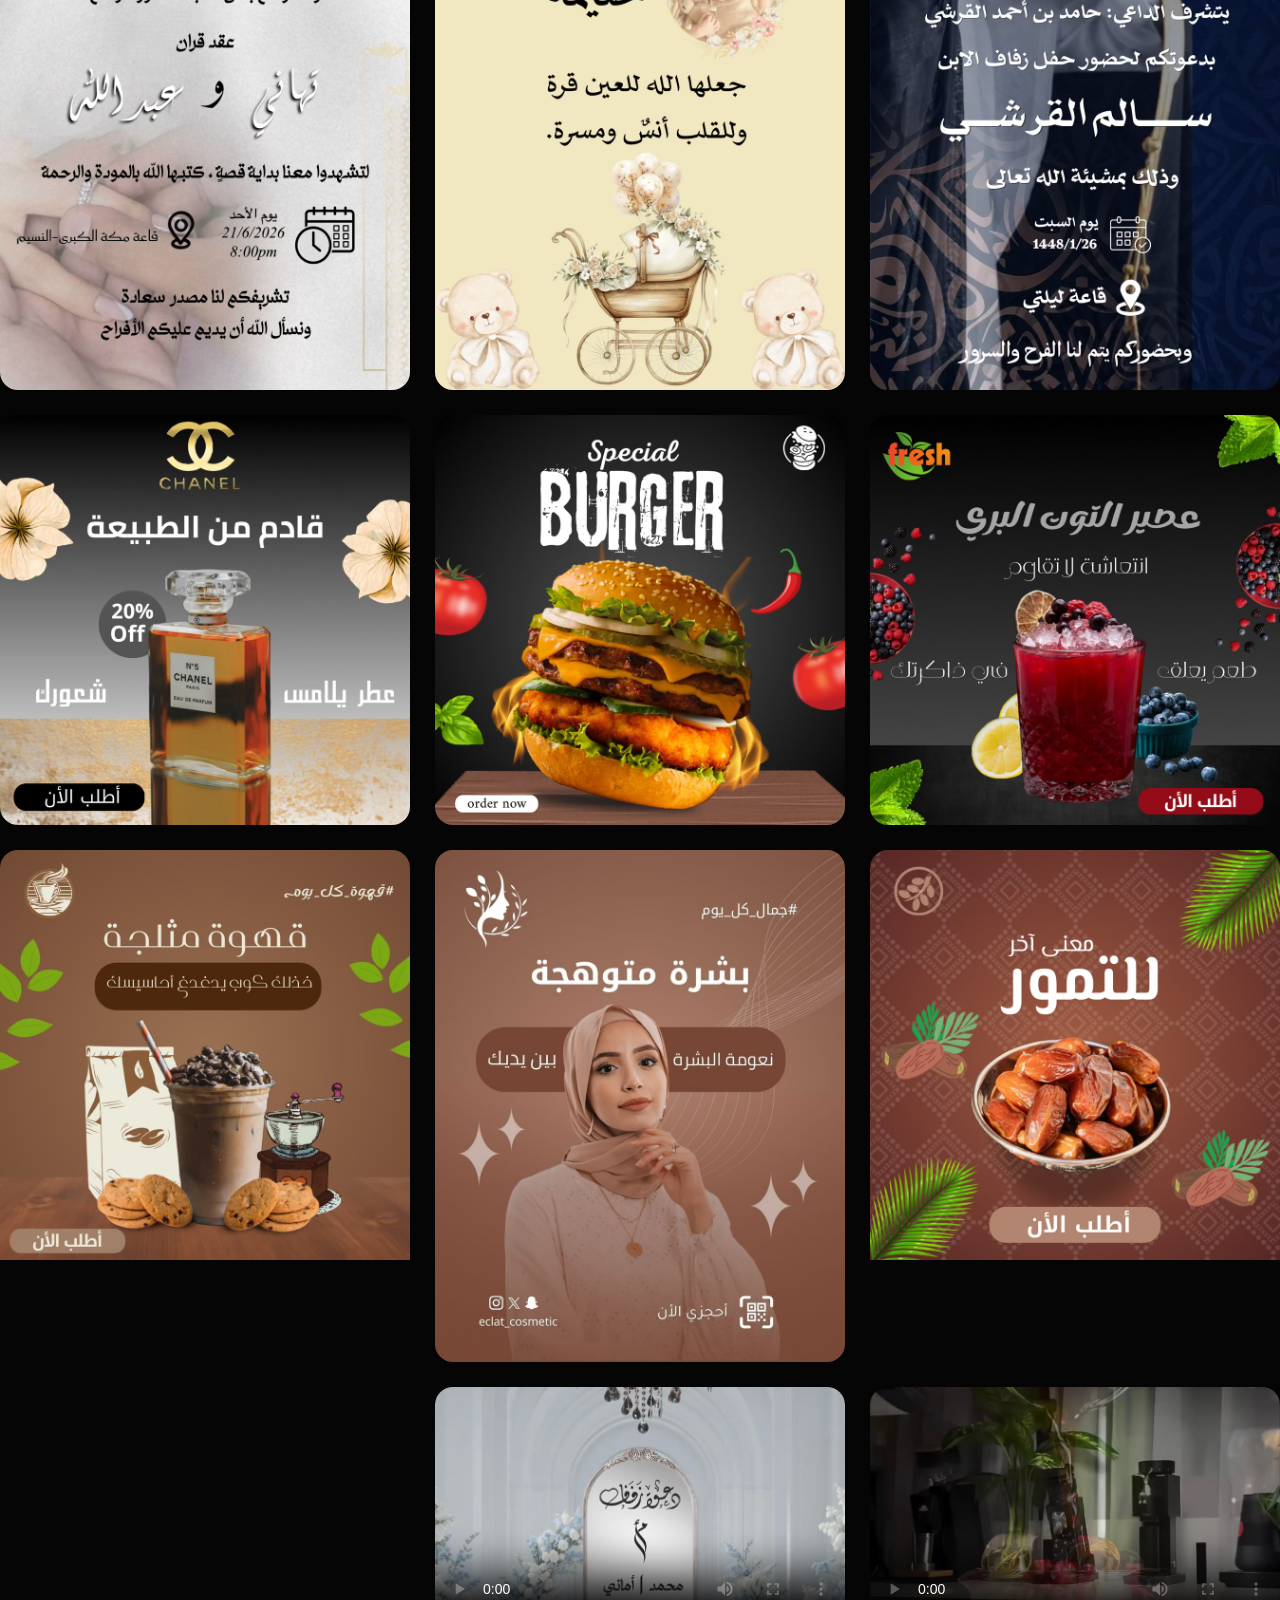
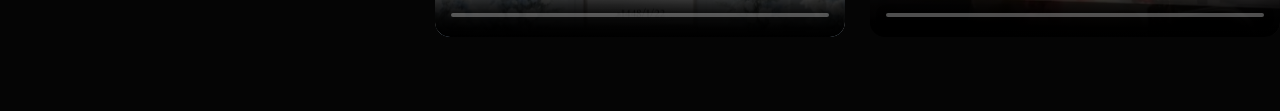
==== commit a035e9ef: "update video" ====
--- a/portfolio.html
+++ b/portfolio.html
@@ -162,15 +162,13 @@
 <img src="assets/images/advertisements/advertisements-06.jpeg" alt="إعلان">
 </div>
 <div class="gallery-item" data-category="islamic-videos">
-    <video controls preload="metadata">
+    <video controls preload="metadata" poster="assets/videos/islamic-cover.jpeg">
         <source src="assets/videos/islamic-video.mp4" type="video/mp4">
-        متصفحك لا يدعم تشغيل الفيديو.
     </video>
- </div>
+</div>
 <div class="gallery-item" data-category="invitations">
-    <video controls preload="metadata">
+    <video controls preload="metadata" poster="assets/videos/wedding-cover.jpeg">
         <source src="assets/videos/wedding-video.mp4" type="video/mp4">
-        متصفحك لا يدعم تشغيل الفيديو.
     </video>
 </div>
 </div>
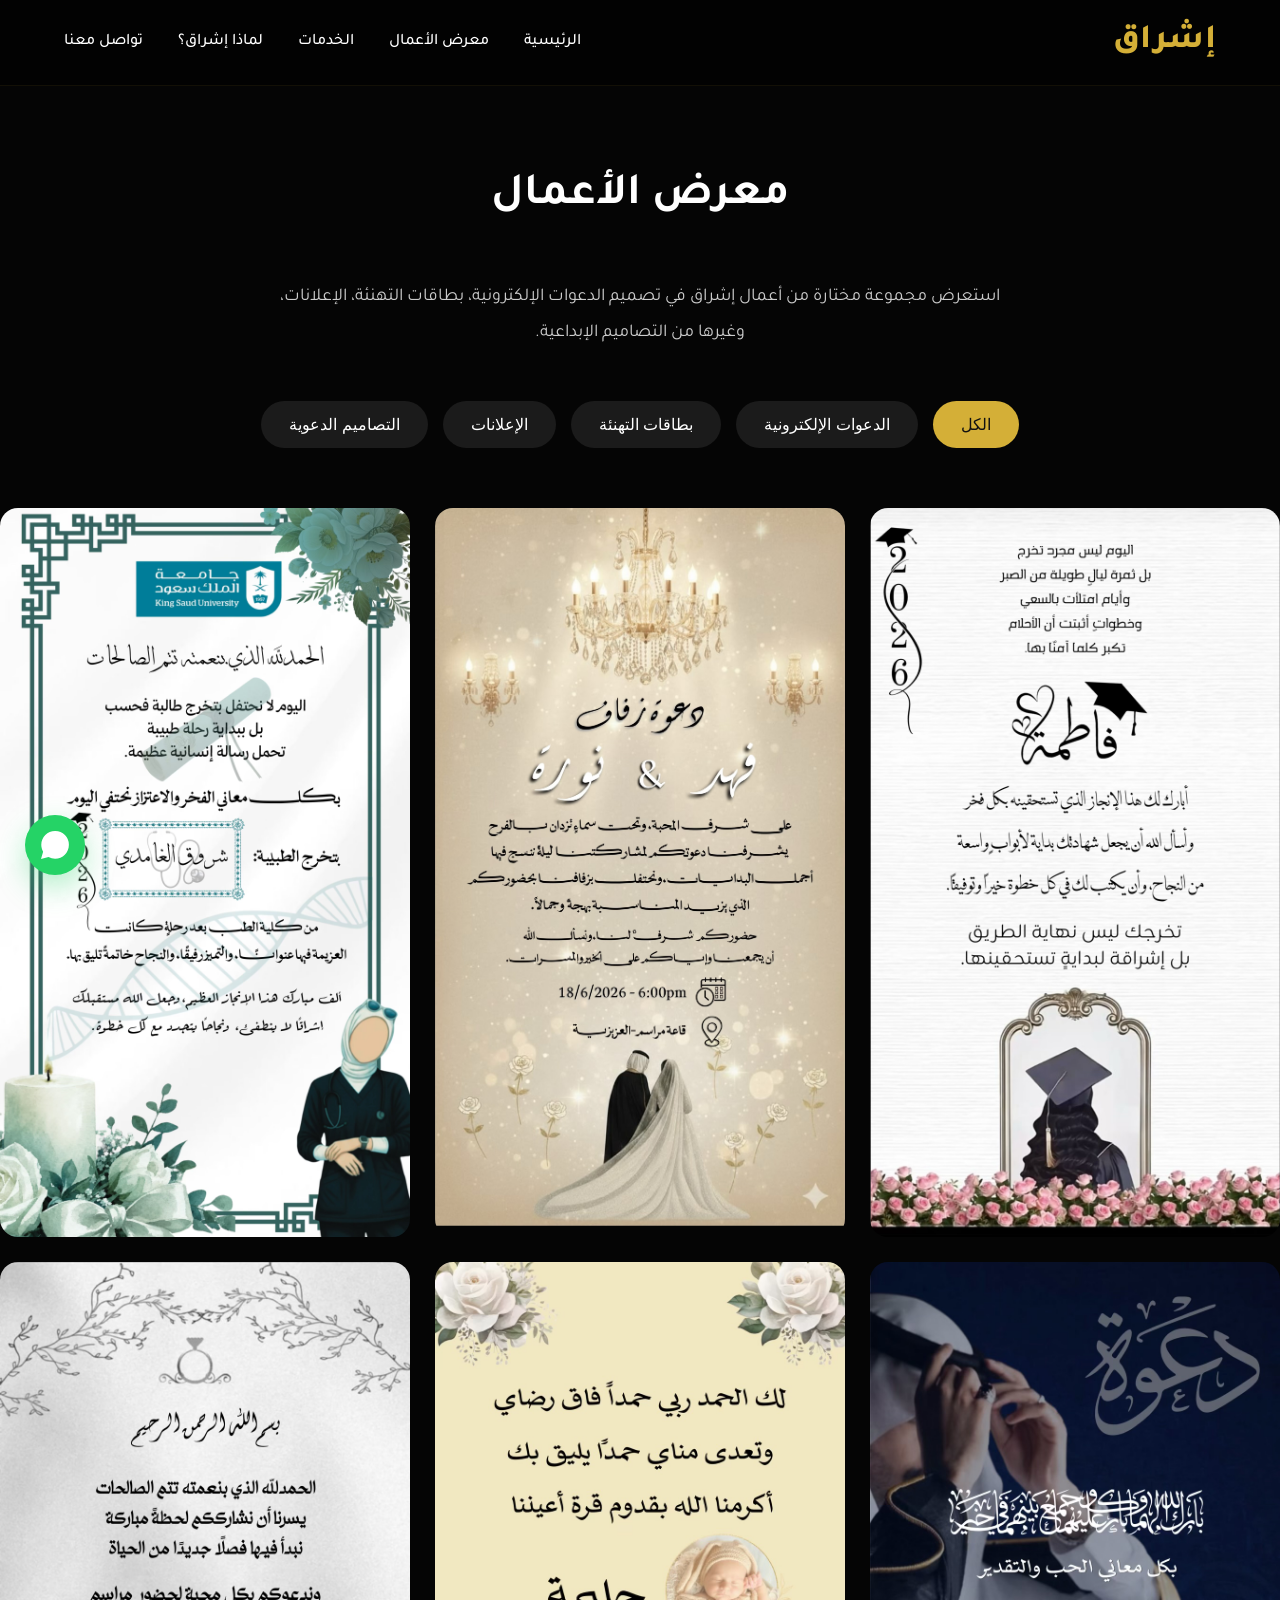
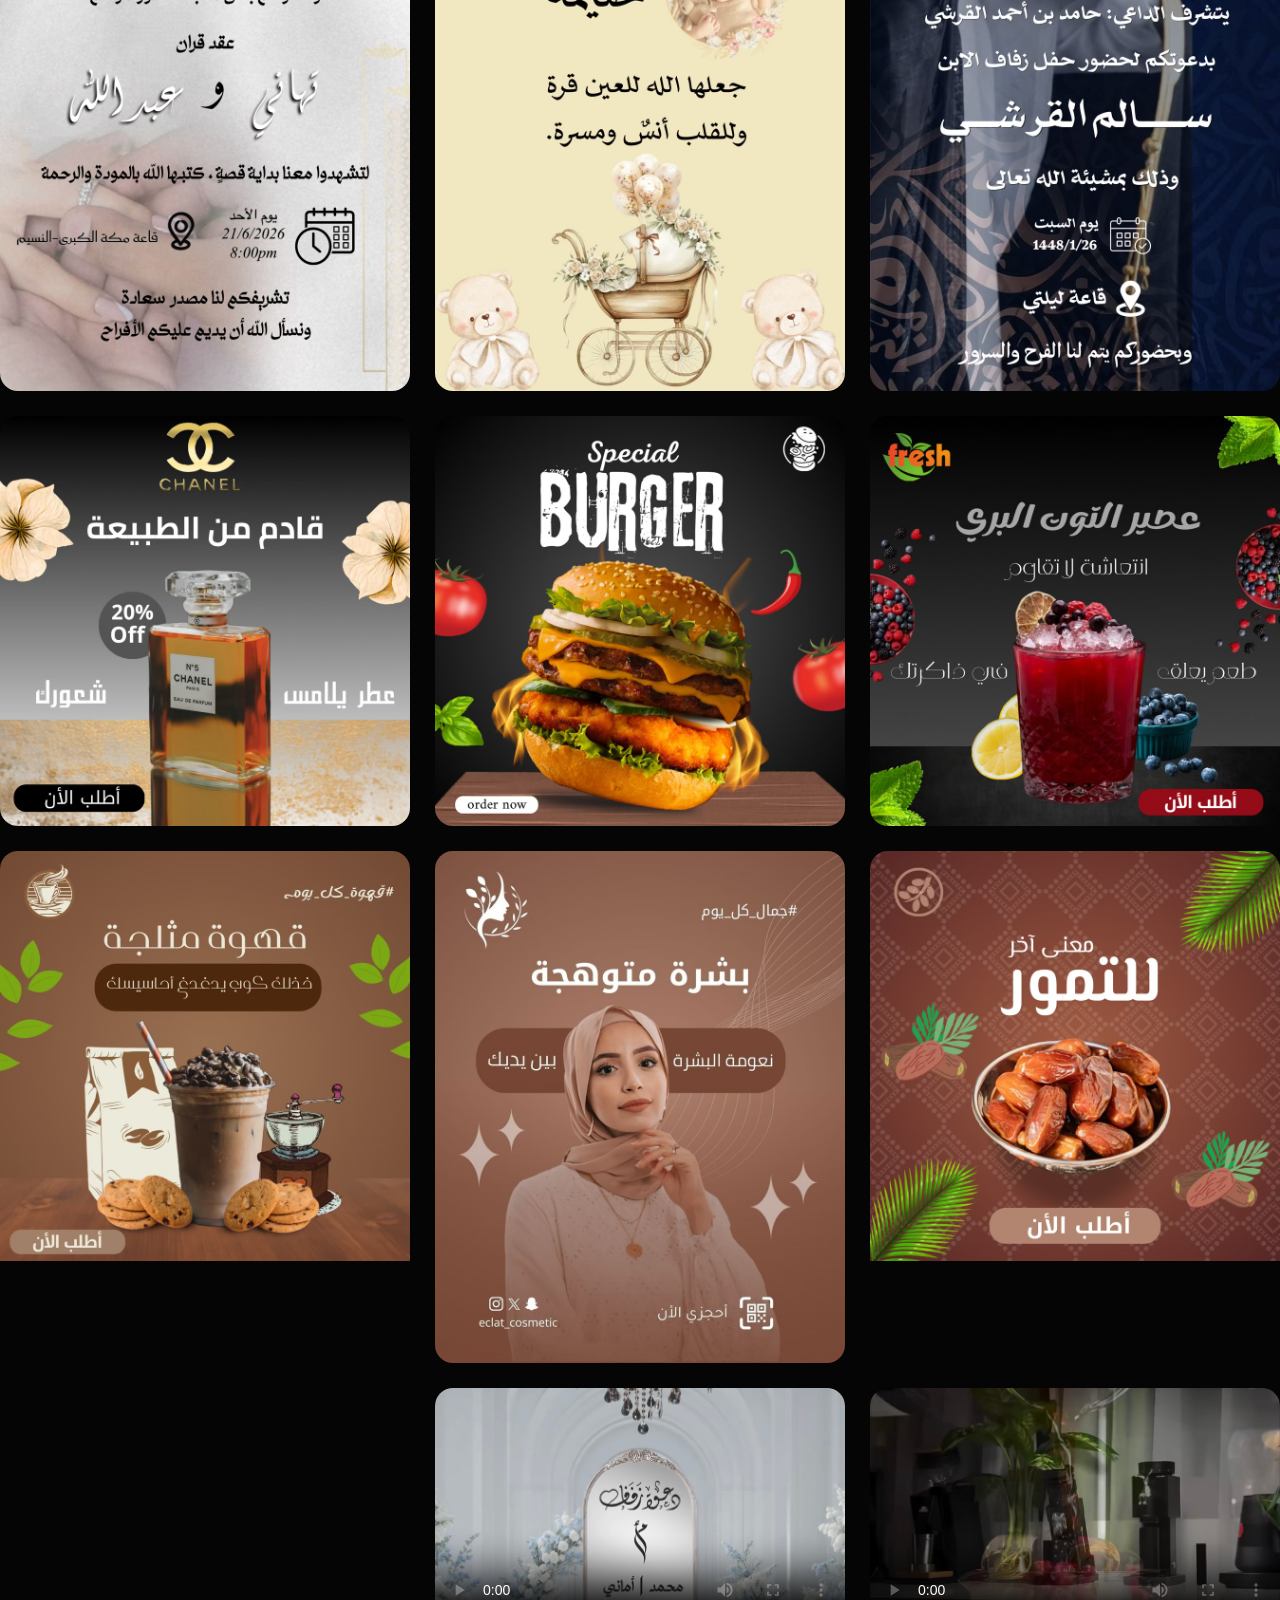
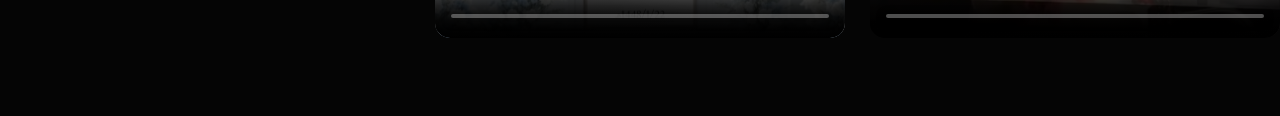
==== commit 1773844b: "update line portfolio" ====
--- a/portfolio.html
+++ b/portfolio.html
@@ -9,7 +9,8 @@
 <meta name="viewport" content="width=device-width, initial-scale=1.0">
 
 <title>معرض الأعمال | إشراق</title>
-
+<link href="https://fonts.googleapis.com/css2?family=Tajawal:wght@300;400;500;700;800&display=swap" rel="stylesheet">
+<link rel="stylesheet" href="https://cdnjs.cloudflare.com/ajax/libs/font-awesome/6.7.2/css/all.min.css">
 <link rel="stylesheet" href="style.css">
 <!-- SEO -->
 <title>معرض أعمال إشراق | تصاميم ودعوات إلكترونية</title>
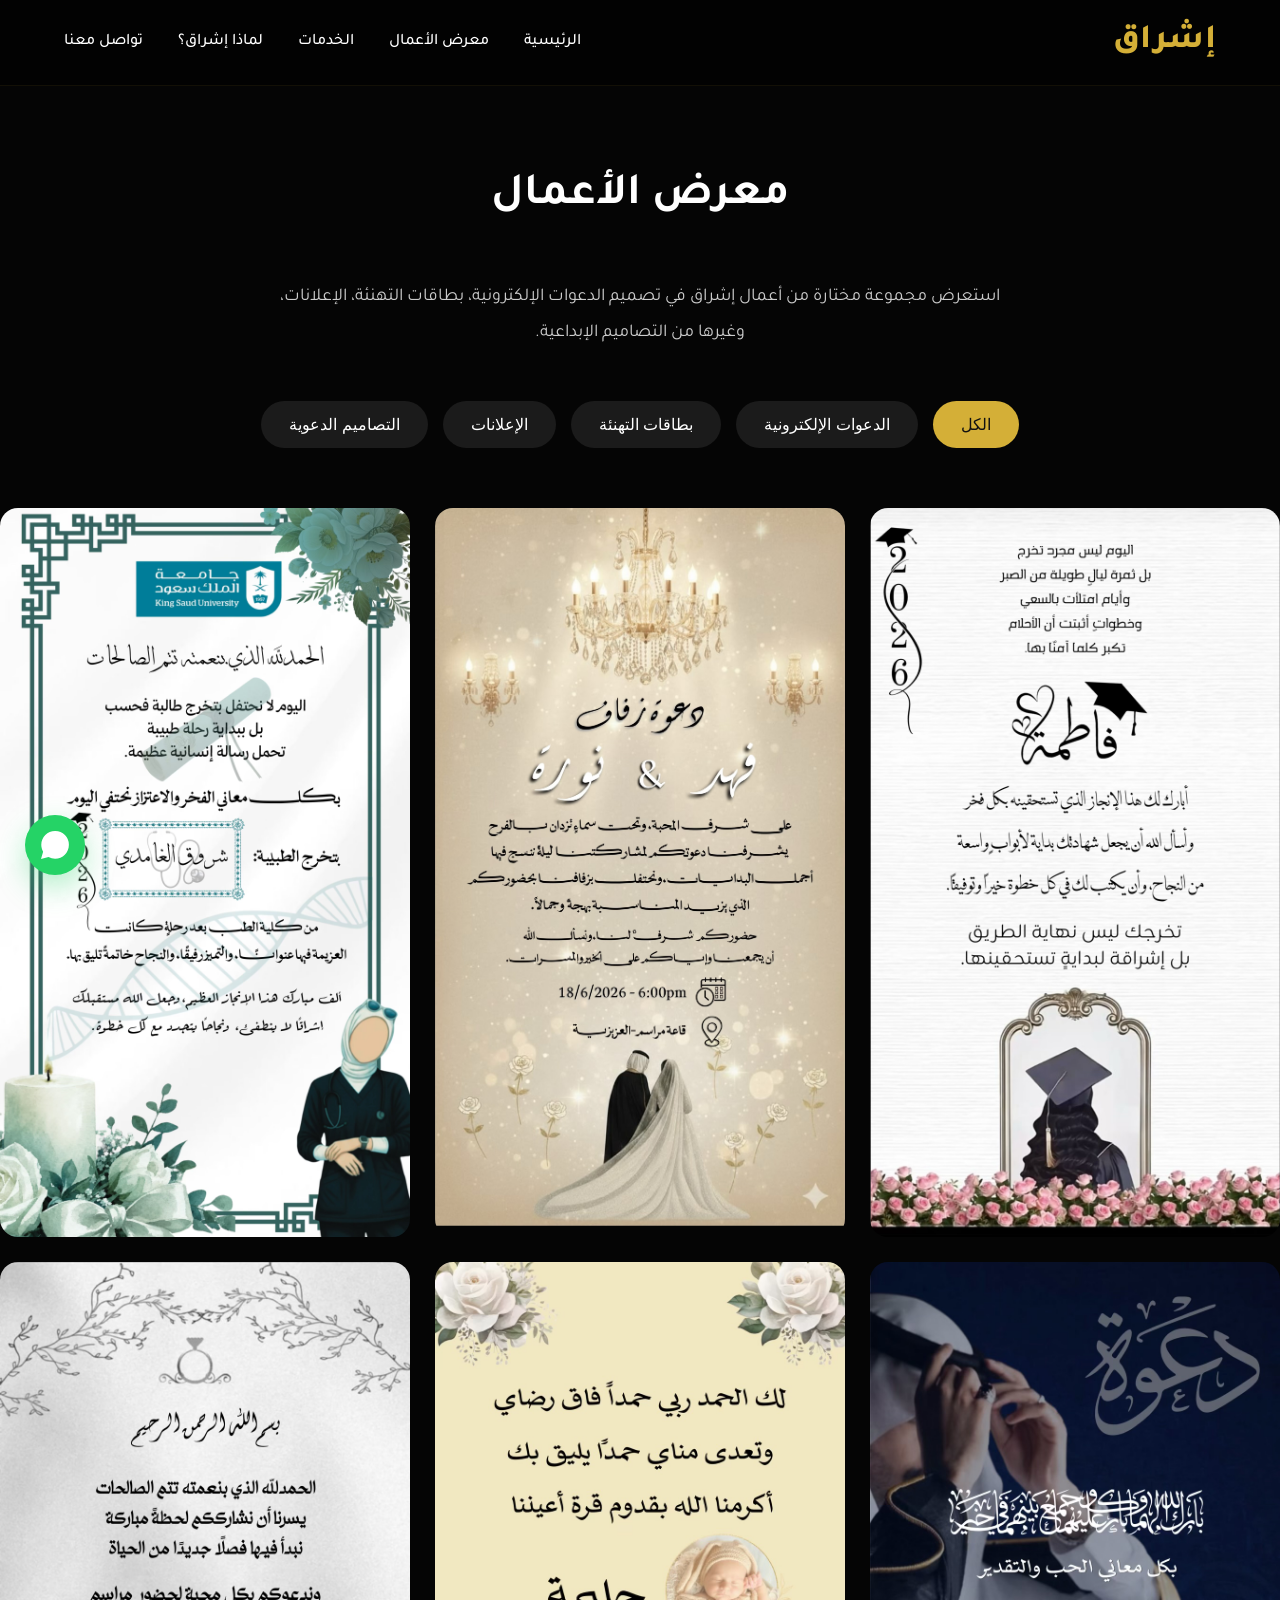
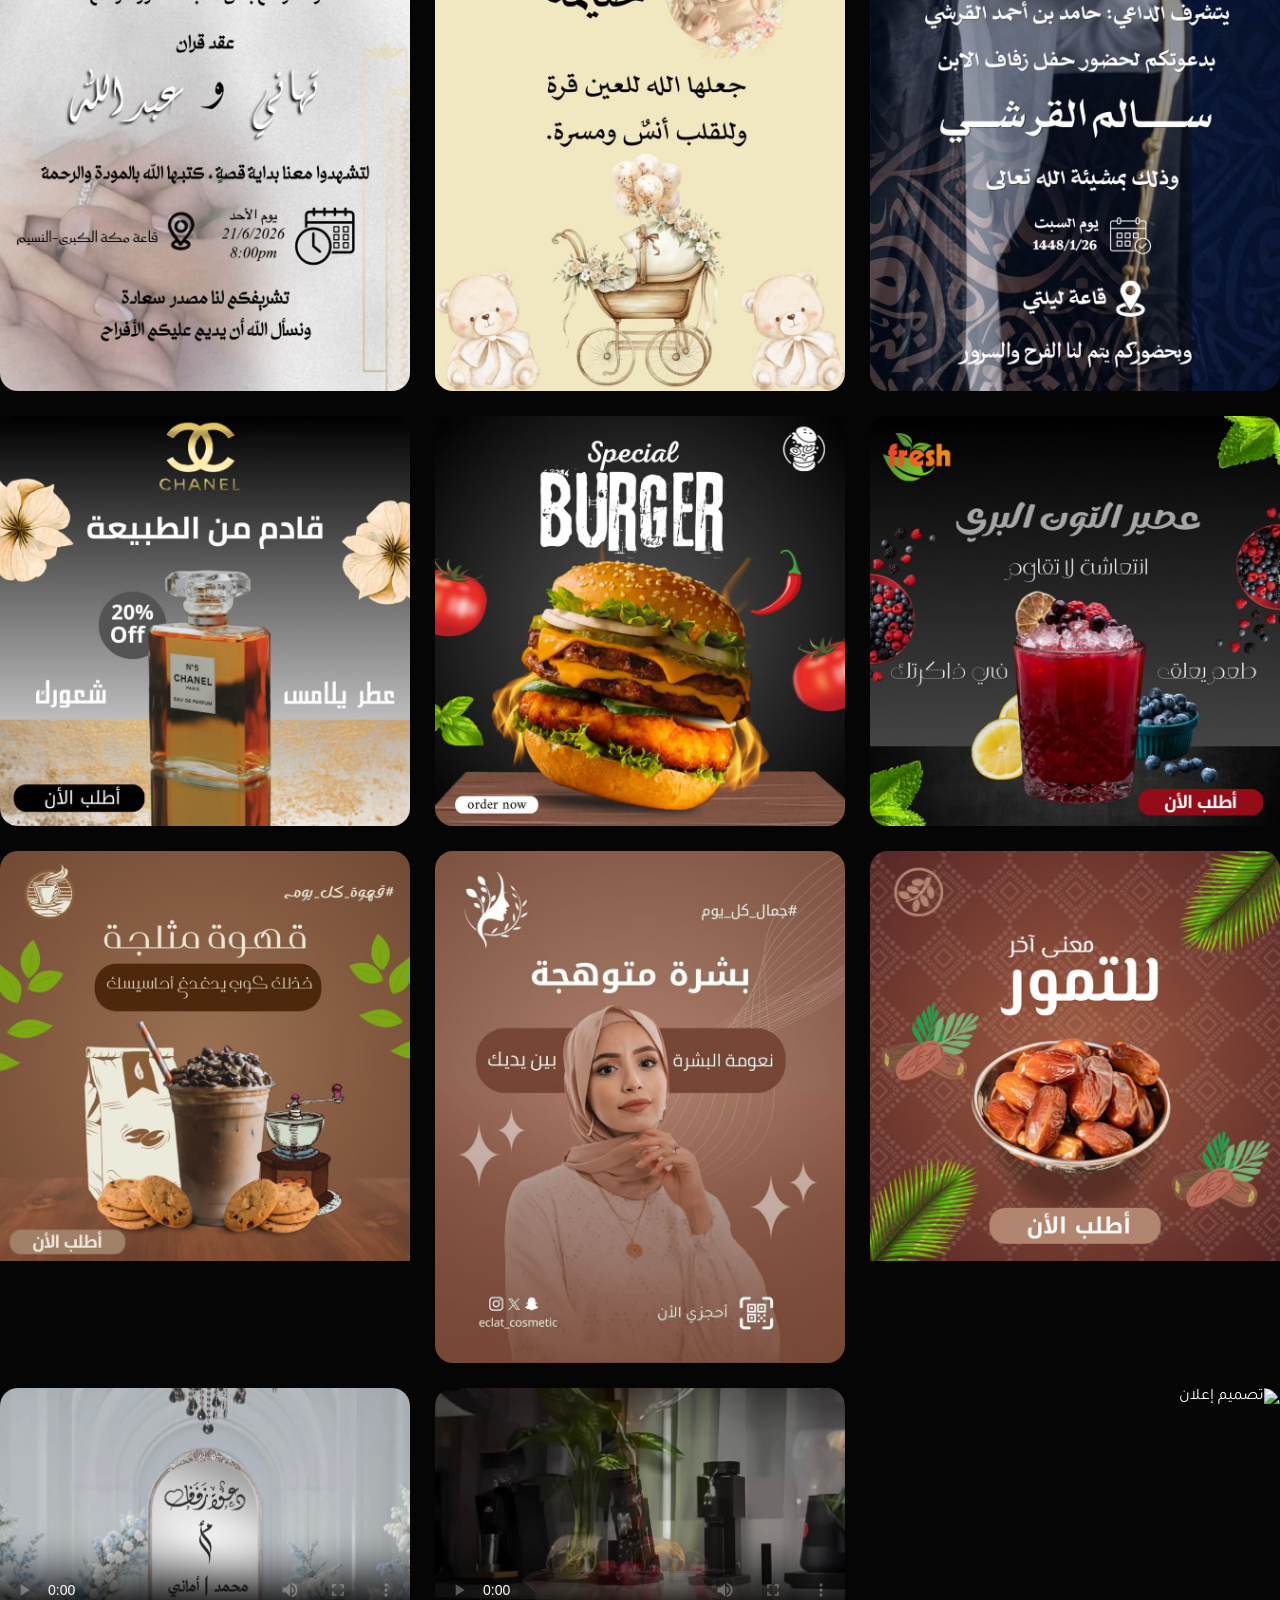
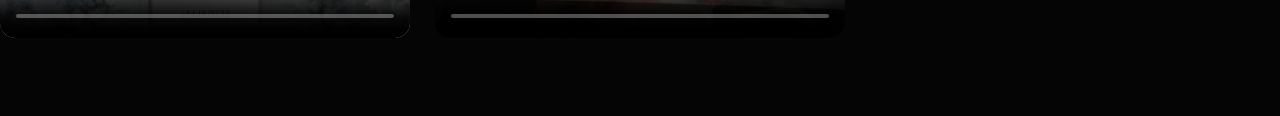
==== commit 4147e605: "add to images" ====
--- a/portfolio.html
+++ b/portfolio.html
@@ -162,6 +162,9 @@
 <div class="gallery-item" data-category="advertisements">
 <img src="assets/images/advertisements/advertisements-06.jpeg" alt="إعلان">
 </div>
+<div class="gallery-item" data-category="advertisements">
+    <img src="assets/images/advertisements/advertisement-07.jpeg" alt="تصميم إعلان">
+</div>
 <div class="gallery-item" data-category="islamic-videos">
     <video controls preload="metadata" poster="assets/videos/islamic-cover.jpeg">
         <source src="assets/videos/islamic-video.mp4" type="video/mp4">
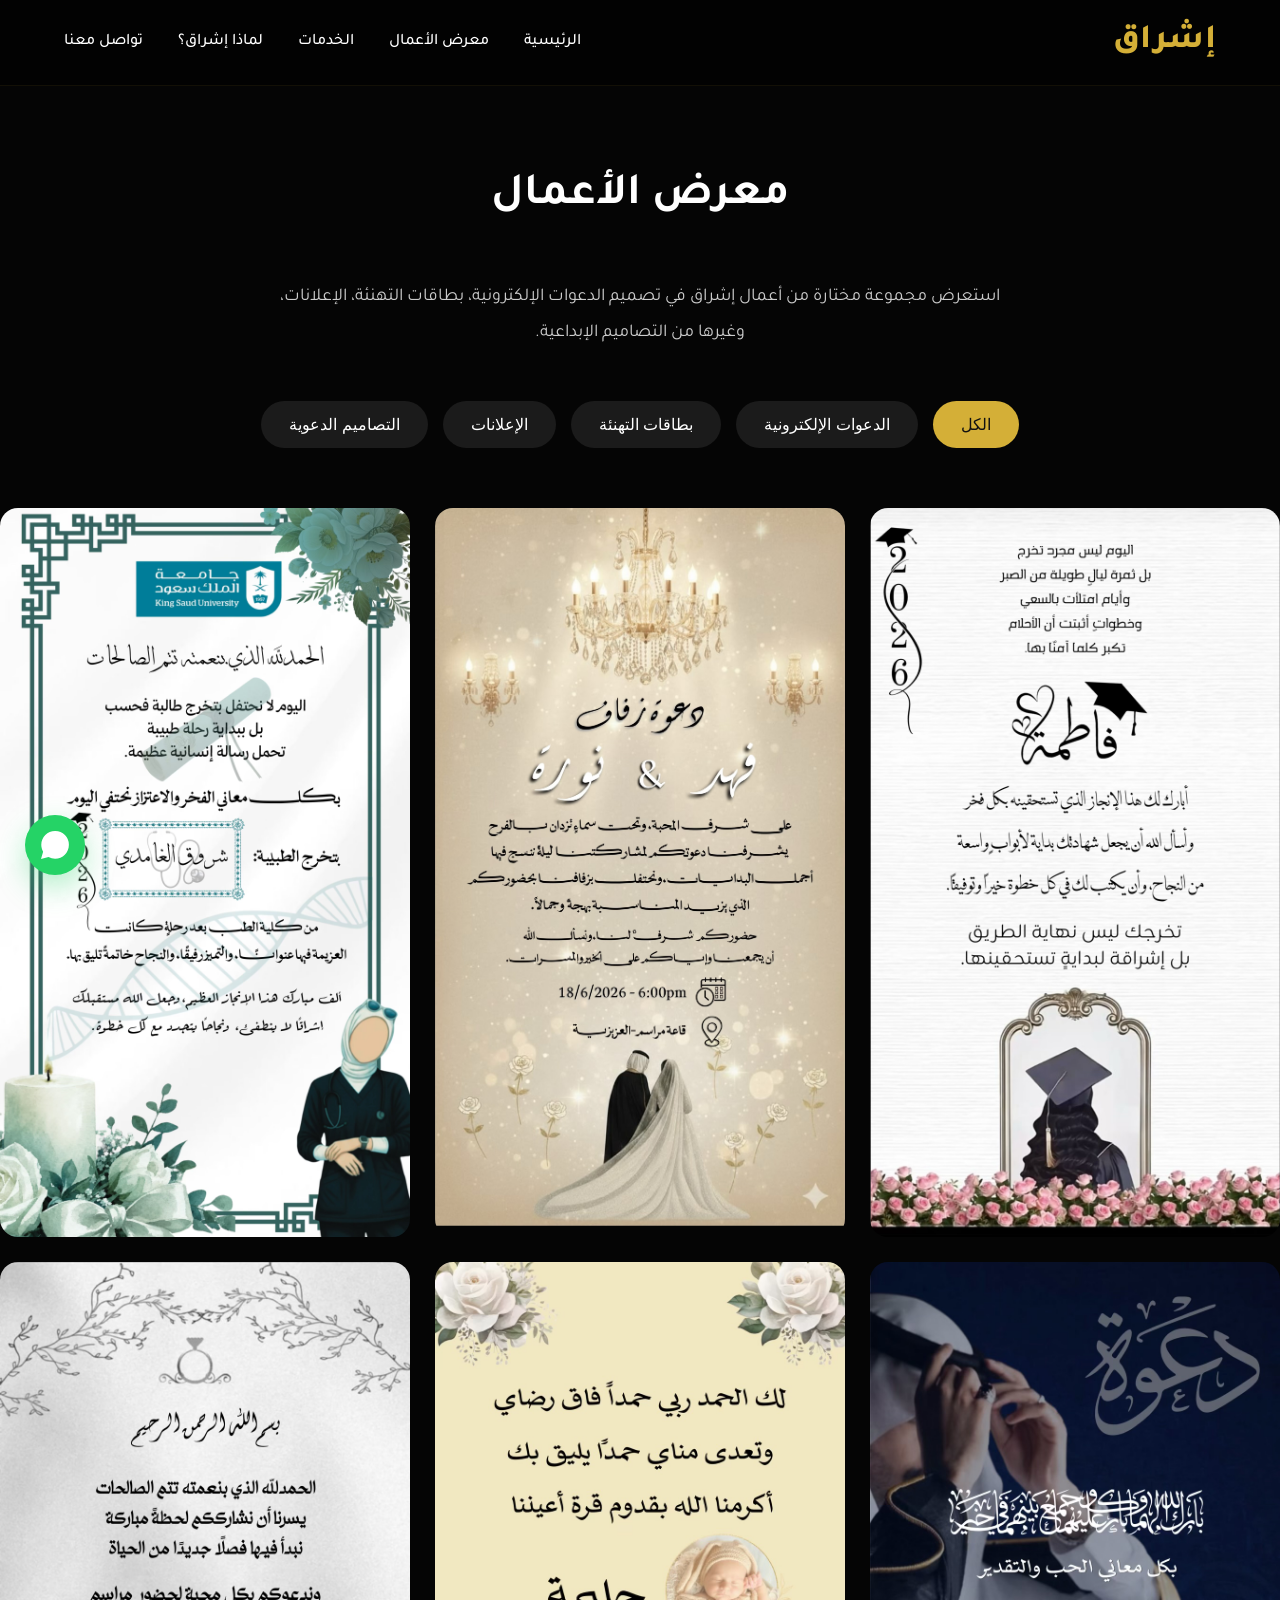
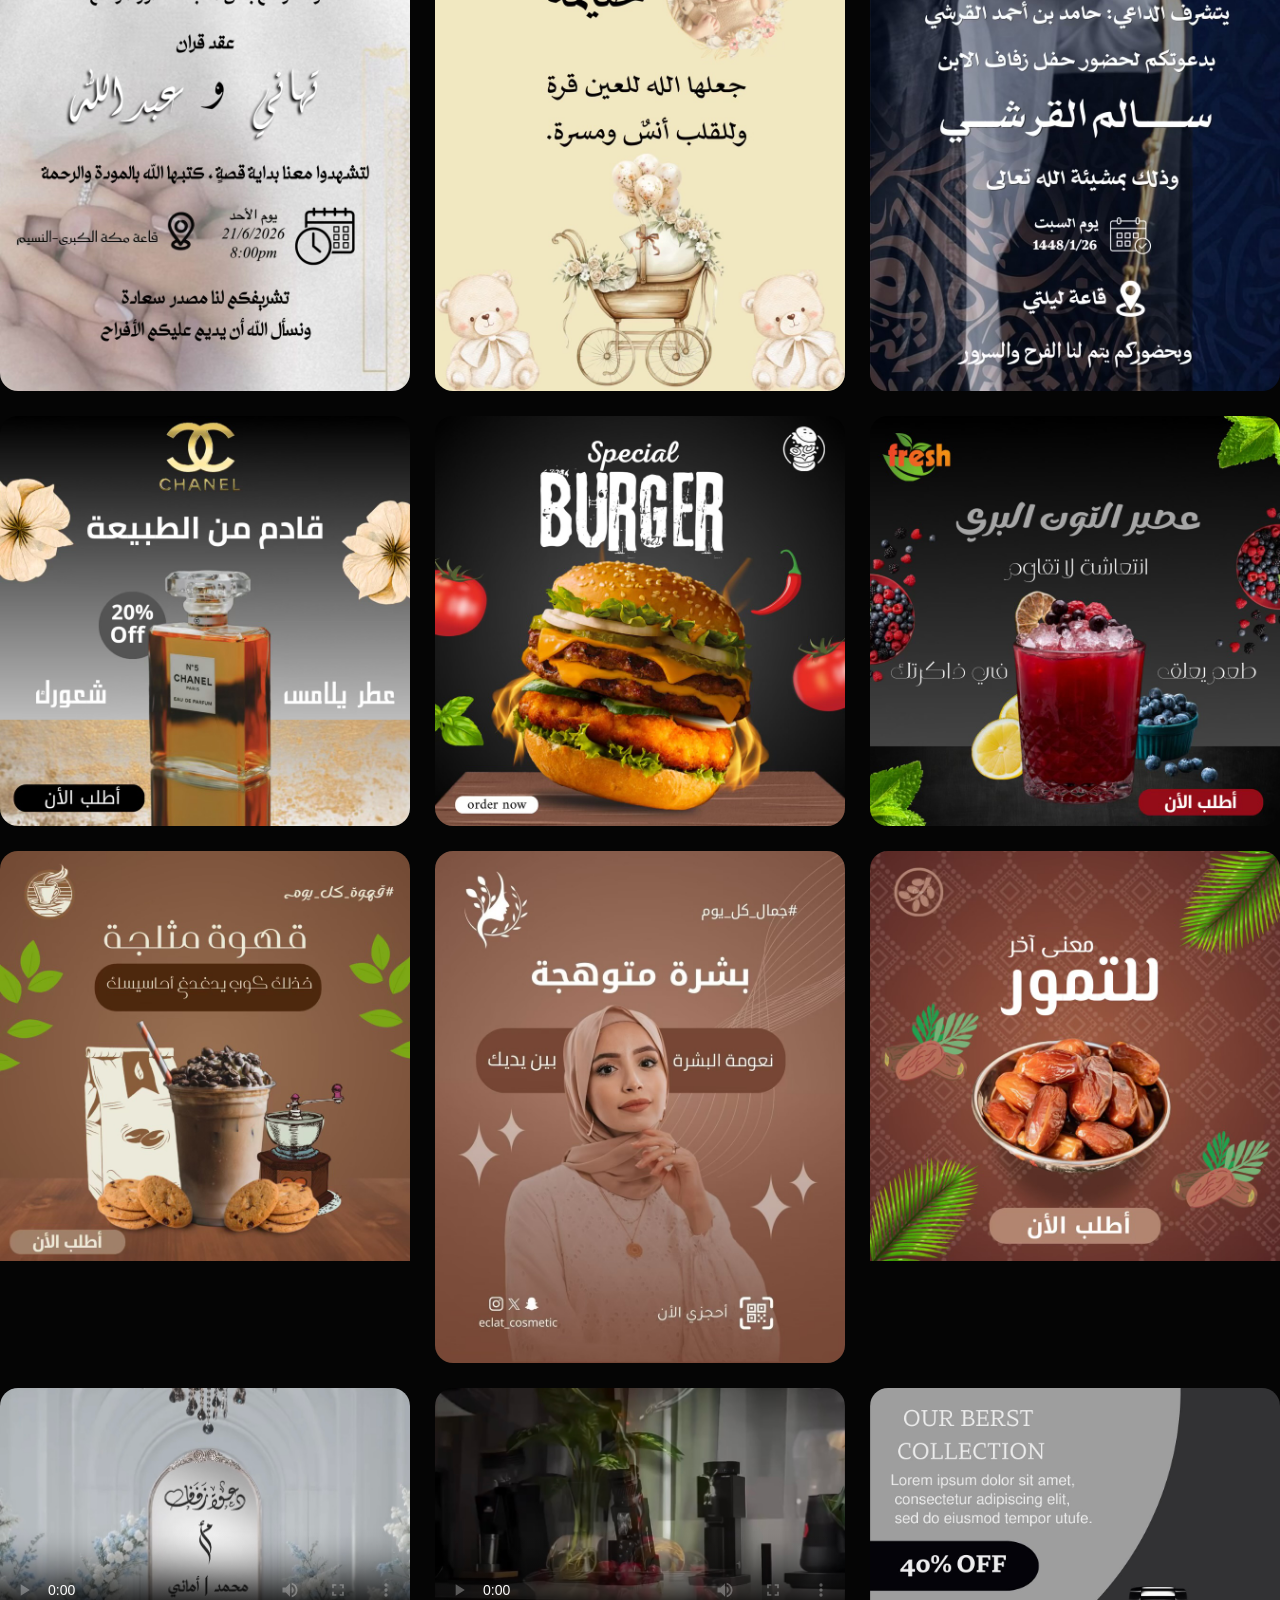
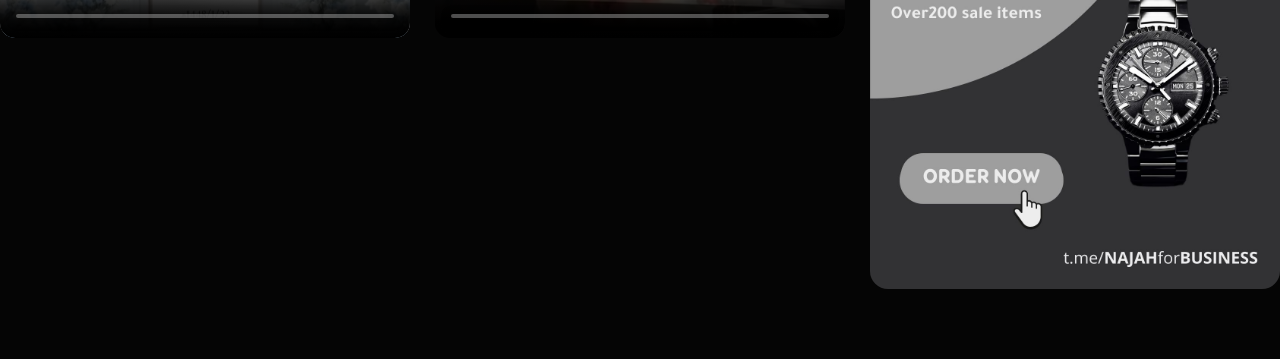
==== commit c7766926: "update images" ====
--- a/portfolio.html
+++ b/portfolio.html
@@ -163,7 +163,7 @@
 <img src="assets/images/advertisements/advertisements-06.jpeg" alt="إعلان">
 </div>
 <div class="gallery-item" data-category="advertisements">
-    <img src="assets/images/advertisements/advertisement-07.jpeg" alt="تصميم إعلان">
+    <img src="assets/images/advertisements/advertisements-07.jpeg" alt="تصميم إعلان">
 </div>
 <div class="gallery-item" data-category="islamic-videos">
     <video controls preload="metadata" poster="assets/videos/islamic-cover.jpeg">
